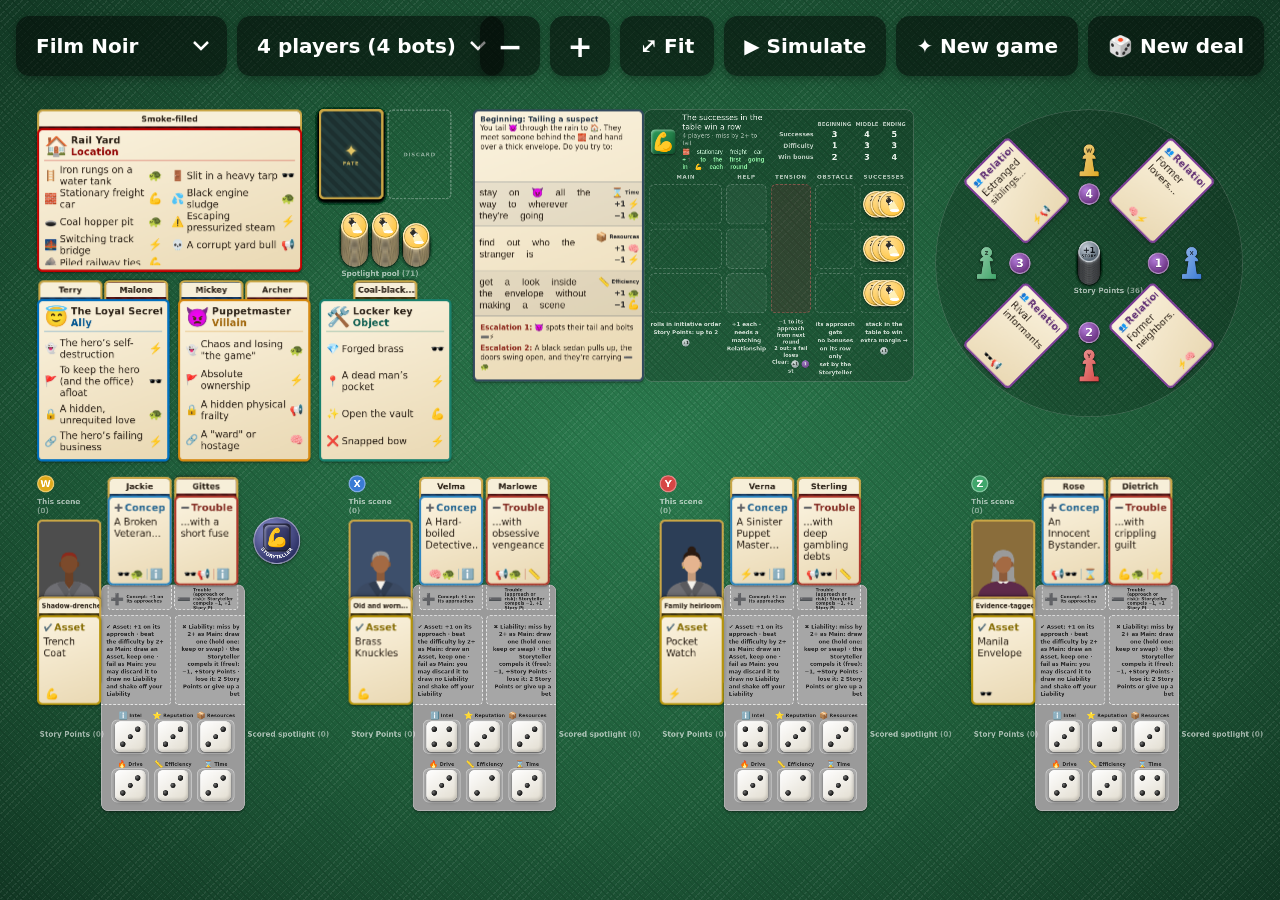
==== index.html @ 0ab01e9b "Three acts, rising stacks, 2 Assets / 2 Liabilities, buy-back, and showing a roll's cards - The game" ====
<!doctype html>
<html lang="en">
<head>
  <meta charset="utf-8">
  <meta name="viewport" content="width=device-width, initial-scale=1, maximum-scale=1, user-scalable=no">
  <title>Card RPG – Playtest Table</title>
  <link rel="stylesheet" href="style.css">
</head>
<body>
  <div id="table"><div id="world"></div></div>

  <div id="theme-hud">
    <select id="theme-select" aria-label="Card set"></select>
    <select id="players-select" aria-label="Number of players"></select>
  </div>

  <div id="hud">
    <button id="zoom-out-btn" type="button" aria-label="Zoom out">−</button>
    <button id="zoom-in-btn" type="button" aria-label="Zoom in">+</button>
    <button id="fit-btn" type="button">⤢ Fit</button>
    <button id="sim-btn" type="button">▶ Simulate</button>
    <button id="new-game-btn" type="button">✦ New game</button>
    <button id="reset-btn" type="button">🎲 New deal</button>
  </div>

  <div id="sim-panel" hidden>
    <div class="sim-head">
      <span>Gameplay simulator</span>
      <button id="sim-close" type="button" aria-label="Close simulator">✕</button>
    </div>
    <!-- Buttons stay put at the top while the step text below changes length. -->
    <div class="sim-buttons">
      <button id="sim-step" type="button">Step ▶</button>
      <button id="sim-auto" type="button">Auto ⏵</button>
      <button id="sim-restart" type="button">↺ New game</button>
    </div>
    <div class="sim-current">
      <div class="sim-title"></div>
      <div class="sim-text"></div>
    </div>
    <details class="sim-rules"><summary>Rules used</summary><ol></ol></details>
    <ol class="sim-log"></ol>
  </div>

  <div id="menu-backdrop" hidden></div>
  <div id="die-menu" hidden>
    <button class="roll-btn" type="button">🎲 Roll</button>
    <div class="menu-label">or set face</div>
    <div class="faces"></div>
  </div>

  <script src="data.js"></script>
  <script src="noir-situations.js"></script>
  <script src="noir-locations.js"></script>
  <script src="noir-banes.js"></script>
  <script src="space-opera.js"></script>
  <script src="table.js"></script>
  <script src="portraits.js"></script>
  <script src="rules.js"></script>
  <script src="deal.js"></script>
  <script src="sim.js"></script>
</body>
</html>
---- style.css ----
:root {
  --shadow-rest: 0 2px 3px rgba(0, 0, 0, 0.35), 0 4px 10px rgba(0, 0, 0, 0.2);
  --shadow-held: 0 26px 34px rgba(0, 0, 0, 0.45), 0 12px 14px rgba(0, 0, 0, 0.3);
  --lift-ease: cubic-bezier(0.2, 0.8, 0.3, 1.35);
  --cream: #f7efd9;
  --ink: #2a2016;
  --emoji: "Segoe UI Emoji", "Apple Color Emoji", "Noto Color Emoji", sans-serif;
}

* { box-sizing: border-box; }
[hidden] { display: none !important; }

html, body {
  margin: 0;
  height: 100%;
  overflow: hidden;
  background: #123824;
  font-family: "Segoe UI", system-ui, sans-serif;
  /* We handle every gesture ourselves: no scrolling, zooming, text selection or callouts. */
  touch-action: none;
  user-select: none;
  -webkit-user-select: none;
  -webkit-touch-callout: none;
}

/* ---------- Table + world ---------- */

#table {
  position: fixed;
  inset: 0;
  overflow: hidden;
  background: radial-gradient(ellipse at center, #2b7b4e 0%, #1f5d3a 55%, #123824 100%);
}

#table::before {
  /* faint felt texture */
  content: "";
  position: absolute;
  inset: 0;
  pointer-events: none;
  opacity: 0.07;
  background-image:
    repeating-linear-gradient(45deg, #000 0 1px, transparent 1px 4px),
    repeating-linear-gradient(-45deg, #fff 0 1px, transparent 1px 5px);
}

#world {
  position: absolute;
  left: 0;
  top: 0;
  transform-origin: 0 0;
  will-change: transform;
}

.static { position: absolute; z-index: 1; }

.section-label {
  font-size: 22px;
  font-weight: 700;
  letter-spacing: 0.14em;
  text-transform: uppercase;
  color: rgba(255, 255, 255, 0.55);
  white-space: nowrap;
}

.pair-label {
  font-size: 17px;
  font-weight: 700;
  color: rgba(255, 255, 255, 0.6);
  white-space: nowrap;
}

.player-badge {
  width: 40px;
  height: 40px;
  border-radius: 50%;
  display: grid;
  place-items: center;
  font-size: 22px;
  font-weight: 800;
  color: #fff;
  background: var(--player);
  box-shadow: inset 0 0 0 3px rgba(255, 255, 255, 0.35);
}

/* ---------- Generic piece ---------- */

.piece {
  position: absolute;
  left: 0;
  top: 0;
  will-change: transform;
  cursor: grab;
}

.piece.held { cursor: grabbing; }

/* Used only for programmatic moves/rotations; dragging must track the finger exactly. */
.piece.animating { transition: transform 450ms cubic-bezier(0.3, 0.8, 0.3, 1); }

/* .lift is the visual body; it scales/tilts/shadows independently of the position transform. */
.lift {
  position: relative;
  width: 100%;
  height: 100%;
  box-shadow: var(--shadow-rest);
  transition: transform 170ms var(--lift-ease), box-shadow 170ms ease, filter 170ms ease;
}

.piece.held .lift {
  transform: translateY(-8px) scale(1.1) rotate(var(--tilt, 0deg));
  box-shadow: var(--shadow-held);
}

@media (hover: hover) {
  .piece:not(.held):hover .lift { transform: scale(1.03); }
}

.piece.dealing .lift { animation: deal-in 380ms var(--deal-delay, 0ms) both cubic-bezier(0.2, 0.8, 0.3, 1.2); }

@keyframes deal-in {
  from { opacity: 0; transform: translateY(-30px) scale(0.85); }
}

.pulse .lift { animation: pulse 260ms ease; }

@keyframes pulse {
  50% { transform: scale(1.12); }
}

/* ---------- Cards ---------- */

.card .lift {
  border-radius: 12px;
  perspective: 1100px;
}

.card-inner {
  position: relative;
  width: 100%;
  height: 100%;
  transform-style: preserve-3d;
  transition: transform 380ms cubic-bezier(0.3, 0.7, 0.3, 1);
}

.card.face-down .card-inner { transform: rotateY(180deg); }

.card-face {
  position: absolute;
  inset: 0;
  border-radius: 12px;
  overflow: hidden;
  backface-visibility: hidden;
  -webkit-backface-visibility: hidden;
}

.card-front {
  display: flex;
  flex-direction: column;
  padding: 10px;
  gap: 8px;
  color: var(--ink);
  background: linear-gradient(160deg, #fbf3df, #ead9b4);
  border: 5px solid var(--accent);
}

.card-back {
  transform: rotateY(180deg);
  display: flex;
  flex-direction: column;
  border: 5px solid #c9a646;
  background:
    repeating-linear-gradient(45deg, rgba(0, 0, 0, 0.18) 0 10px, transparent 10px 20px),
    var(--back);
}

.back-emblem {
  flex: 1;
  display: flex;
  flex-direction: column;
  align-items: center;
  justify-content: center;
  gap: 2px;
  color: #e3c565;
}

.back-emblem span { font-size: 40px; line-height: 1; text-shadow: 0 0 10px rgba(227, 197, 101, 0.6); }
.back-emblem small { font-size: 12px; font-weight: 700; letter-spacing: 0.14em; text-transform: uppercase; opacity: 0.85; }

/* A name at each end of a card back; whichever end is up reads upright. */
.name-end {
  flex: none;
  height: 34px;
  display: grid;
  place-items: center;
  padding: 0 6px;
  background: var(--cream);
  color: var(--ink);
  font-size: 19px;
  font-weight: 800;
  white-space: nowrap;
  overflow: hidden;
  text-overflow: ellipsis;
}

/* Relationship card backs: a character portrait with its trope underneath. */
.portrait {
  flex: 1;
  min-height: 0;
  display: flex;
  justify-content: center;
}

.portrait svg { display: block; width: 100%; height: 100%; }

/* Card-back label along the bottom edge, in the same style as the other backs. When the
   card is used as a portrait, this strip is what slides under the Asset's name card. */
.back-strip {
  flex: none;
  height: 22px;
  display: grid;
  place-items: center;
  background: var(--back);
  color: #e3c565;
  font-size: 11px;
  font-weight: 700;
  letter-spacing: 0.14em;
  text-transform: uppercase;
}

.name-end.long { font-size: 15px; letter-spacing: -0.01em; }
.name-end.upside-down { transform: rotate(180deg); }

.kind-label {
  font-size: 11px;
  font-weight: 800;
  letter-spacing: 0.12em;
  text-transform: uppercase;
  color: color-mix(in srgb, var(--accent) 75%, #000);
}

/* Per-kind colours: front accent + back colour. */
.kind-concept      { --accent: #2e86c1; --back: #1d3f66; }
.kind-trouble      { --accent: #b03a2e; --back: #5a1a1a; }
.kind-boon         { --accent: #b7950b; --back: #4d4013; }
.kind-bane         { --accent: #4a4e57; --back: #1e2026; }
.kind-relationship { --accent: #7d3c98; --back: #3b1d4a; }
.kind-macguffin    { --accent: #17806d; --back: #0f3d36; }
.kind-ally         { --accent: #0070c0; --back: #123a5c; }
.kind-villain      { --accent: #d68910; --back: #5a3a08; }
.kind-location     { --accent: #c00000; --back: #4a0f0f; }
.situation-card { --accent: #34495e; --back: #1c2530; }

/* PC cards (Concept / Trouble / Asset / Relationship): small squares */
.pc-card .card-front { padding: 8px 9px; gap: 4px; }

.pc-text {
  flex: 1;
  font-size: 16px;
  font-weight: 700;
  line-height: 1.15;
  overflow: hidden;
}

.approach-row {
  font-family: var(--emoji);
  font-size: 21px;
  line-height: 1;
  white-space: nowrap;
  display: flex;
  align-items: center;
  gap: 3px;
}

.approach-row .sign { font-size: 16px; margin-right: 1px; }

/* The resource a Concept/Trouble raises or lowers, set apart on the right. */
.approach-row .resource {
  margin-left: auto;
  padding-left: 4px;
  border-left: 2px solid color-mix(in srgb, var(--accent) 35%, transparent);
}

/* Element cards (MacGuffin / Ally / Villain / Location) */
.el-card .card-front { gap: 8px; padding: 10px 12px; }

.el-head {
  display: flex;
  align-items: center;
  gap: 6px;
  padding-bottom: 6px;
  border-bottom: 2px solid color-mix(in srgb, var(--accent) 50%, transparent);
}

.el-head .el-icon { font-size: 30px; }
.el-name { font-size: 22px; font-weight: 800; line-height: 1.1; }

.el-lines {
  list-style: none;
  margin: 0;
  padding: 0;
  flex: 1;
  min-height: 0;
  overflow: hidden;
  display: flex;
  flex-direction: column;
  justify-content: space-around;
  font-size: 20px; /* as large as the Situation card; shrinks to fit (fitElementCard) */
}

/* The Location's nine lines: two columns, filled top to bottom. */
.el-card.kind-location .el-lines {
  display: grid;
  grid-auto-flow: column;
  grid-template-rows: repeat(5, 1fr);
  column-gap: 22px;
}

.el-lines li {
  display: grid;
  grid-template-columns: 1.4em 1fr 1.5em;
  align-items: center;
  gap: 6px;
  font-size: 1em;
  line-height: 1.2;
}

/* Tap a line to invoke it (+1 once per situation); used lines are struck through. */
.el-lines li { position: relative; border-radius: 6px; }
.el-lines li.used { opacity: 0.4; text-decoration: line-through; }
.el-lines li.used::after {
  content: "✓";
  position: absolute;
  right: -2px;
  top: 50%;
  transform: translateY(-50%);
  font-weight: 900;
  color: #1f7a45;
  text-decoration: none;
}

.el-icon, .el-approach { font-family: var(--emoji); font-size: 1.1em; text-align: center; }
.el-approach { font-size: 1.2em; }

/* Situation: opening text, then a band per choice level with its Board row (its shape on the
   left, the text right-aligned toward the Board, on a subtly alternating background), then the
   escalations. Band heights are set in deal.js; long text shrinks to fit (fitSituationCard). */
.situation-card .card-front { padding: 0; gap: 0; }

.sit-intro {
  flex: none;
  box-sizing: border-box;
  padding: 8px 14px 6px;
  font-size: 20px;
  overflow: hidden;
}

.sit-intro .sit-text { font-size: 1em; }

.sit-choice {
  flex: none;
  display: flex;
  align-items: center;
  gap: 12px;
  box-sizing: border-box;
  padding: 6px 16px 6px 12px;
  font-size: 21px;
  line-height: 1.25;
  font-family: "Segoe UI", var(--emoji);
  overflow: hidden;
}
.sit-choice:nth-of-type(odd) { background: color-mix(in srgb, var(--accent) 8%, transparent); }
.sit-choice-text { flex: 1; text-align: right; }

/* A, B and C: triangle, square, circle (see rowShape), on the card and on the Board. */
.row-shape { flex: none; display: block; }
.row-shape polygon, .row-shape rect, .row-shape circle { fill: var(--accent, #34495e); }
.row-shape text { fill: #fff; font: 800 44px "Segoe UI", system-ui, sans-serif; }
.mat-letter .row-shape polygon, .mat-letter .row-shape rect, .mat-letter .row-shape circle { fill: rgba(255, 255, 255, 0.9); }
.mat-letter .row-shape text { fill: #1c2530; }

.sit-escs {
  flex: none;
  box-sizing: border-box;
  font-size: 17px;
  display: flex;
  flex-direction: column;
  justify-content: center;
  gap: 4px;
  padding: 6px 14px;
  border-top: 2px solid color-mix(in srgb, var(--accent) 35%, transparent);
  overflow: hidden;
}

.sit-name {
  font-size: 1.1em;
  font-weight: 800;
  color: color-mix(in srgb, var(--accent) 80%, #000);
}

.sit-text {
  line-height: 1.3;
  white-space: pre-line;
  overflow: hidden;
}

.sit-esc { font-size: 1em; line-height: 1.3; }

/* Who won it: a stamp in the winning row's band. */
.sit-choice.won { background: color-mix(in srgb, var(--c, #ffd25e) 10%, transparent); }

.sit-stamp {
  flex: none;
  padding: 6px 12px;
  border-radius: 999px;
  background: var(--c);
  color: #fff;
  font-size: 16px;
  font-weight: 800;
  white-space: nowrap;
  box-shadow: 0 2px 6px rgba(0, 0, 0, 0.25);
  transform: rotate(-4deg);
}

.sit-intro { position: relative; }

.sit-lost {
  position: absolute;
  right: 14px;
  top: 10px;
  padding: 4px 14px;
  border: 4px solid #b03a2e;
  border-radius: 8px;
  color: #b03a2e;
  font-size: 26px;
  font-weight: 900;
  letter-spacing: 0.15em;
  text-transform: uppercase;
  transform: rotate(-8deg);
  opacity: 0.85;
}

/* "Situation" title with a button per act played. */
.sit-header { display: flex; flex-direction: column; align-items: flex-start; gap: 8px; }
.act-tabs { display: flex; flex-wrap: wrap; gap: 8px; }

.act-tab {
  min-width: 96px;
  height: 48px;
  padding: 0 16px;
  border: 0;
  border-radius: 12px;
  font: 700 18px "Segoe UI", system-ui, sans-serif;
  white-space: nowrap;
  color: #fff;
  background: rgba(0, 0, 0, 0.35);
  box-shadow: inset 0 0 0 2px rgba(255, 255, 255, 0.2);
  cursor: pointer;
}

.act-tab.won::after { content: " ★"; color: #ffd25e; }
.act-tab.lost::after { content: " ✕"; color: #ff8a80; }
.act-tab.active { background: #ffd25e; color: #2a1c00; box-shadow: none; }
.act-tab.active.won::after { color: #2a1c00; }

.sit-esc b { color: #8e2b1f; }

/* ---------- Fate cards ---------- */

.fate-card { --accent: #3a3a3a; --back: #233b3b; }

.fate-card .card-front { padding: 0; }

/* Six cells (one per approach) separated by grey bars. */
.fate-grid {
  height: 100%;
  display: grid;
  grid-template: repeat(3, 1fr) / repeat(2, 1fr);
  gap: 6px;
  background: #8a8a8a;
}

.fate-cell {
  display: flex;
  flex-direction: column;
  align-items: center;
  justify-content: center;
  gap: 2px;
  background: var(--cream);
}

.fate-approach { font-family: var(--emoji); font-size: 28px; line-height: 1; }
.fate-value { font-size: 26px; font-weight: 800; line-height: 1; }
.fate-value.up { color: #1f7a45; }
.fate-value.down { color: #b03a2e; }

/* ---------- Snap zones ---------- */

.zone {
  display: grid;
  place-items: center;
  border-radius: 12px;
  border: 3px dashed rgba(255, 255, 255, 0.28);
  color: rgba(255, 255, 255, 0.45);
  font-size: 13px;
  font-weight: 700;
  letter-spacing: 0.12em;
  text-transform: uppercase;
  transition: background 120ms ease, border-color 120ms ease;
}

.zone.name-zone {
  border-radius: 12px 12px 0 0;
  border-bottom: 0;
  font-size: 11px;
}

/* The slot a dragged card will land in. */
.zone.hot {
  border: 3px solid #ffd25e;
  background: rgba(255, 210, 94, 0.22);
  color: #ffd25e;
}

.zone.name-zone.hot { border-bottom: 0; }

/* ---------- Relationship board ---------- */

.section-label.centered { transform: translateX(-50%); }

.rel-board {
  border-radius: 50%;
  background: rgba(0, 0, 0, 0.18);
  box-shadow: inset 0 0 0 2px rgba(255, 255, 255, 0.15);
}

.token.spotlight .lift {
  padding: 3px;
  border: 3px solid rgba(255, 255, 255, 0.55);
  box-shadow: var(--shadow-rest), inset 0 0 0 2px rgba(0, 0, 0, 0.25);
}

.token.spotlight.held .lift { box-shadow: var(--shadow-held), inset 0 0 0 2px rgba(0, 0, 0, 0.25); }
.token.spotlight svg { display: block; width: 100%; height: 100%; }

.token.initiative .lift {
  font-family: inherit;
  font-size: 26px;
  font-weight: 700;
  color: #fff;
  text-shadow: 0 1px 2px rgba(0, 0, 0, 0.35);
  border: 3px solid rgba(255, 255, 255, 0.35);
  background: radial-gradient(circle at 35% 30%, #b57edc, #6c3483 75%);
}

/* ---------- Dice ---------- */

.die-face {
  display: grid;
  grid-template: repeat(3, 1fr) / repeat(3, 1fr);
  padding: 13%;
  border-radius: 18%;
  background: linear-gradient(145deg, var(--die-hi), var(--die-lo));
  box-shadow: inset -3px -4px 6px rgba(0, 0, 0, 0.15), inset 3px 3px 5px rgba(255, 255, 255, 0.4);
}

.die .lift.die-face { box-shadow: var(--shadow-rest), inset -3px -4px 6px rgba(0, 0, 0, 0.15), inset 3px 3px 5px rgba(255, 255, 255, 0.4); }
.die.held .lift.die-face { box-shadow: var(--shadow-held), inset -3px -4px 6px rgba(0, 0, 0, 0.15), inset 3px 3px 5px rgba(255, 255, 255, 0.4); }

.pip {
  place-self: center;
  width: 72%;
  aspect-ratio: 1;
  border-radius: 50%;
  background: radial-gradient(circle at 35% 35%, color-mix(in srgb, var(--pip) 60%, #fff), var(--pip) 60%);
  visibility: hidden;
}

.pip.on { visibility: visible; }

.die-symbol {
  grid-area: 1 / 1 / -1 / -1;
  place-self: center;
  font-family: var(--emoji);
  font-size: 42px;
  line-height: 1;
}

.die-face { --die-hi: #ffffff; --die-lo: #e2ddd0; --pip: #1a1a1a; }
.die-approach { --die-hi: #fffaf0; --die-lo: #ddd3bd; }
.die-minus    { --die-hi: #8a2234; --die-lo: #45101b; }
.die-scene    { --die-hi: #2f9e5b; --die-lo: #145a33; } /* the Situation's Scene die (a bonus) */
.die-obstacle { --die-hi: #4b4f86; --die-lo: #23264d; } /* the Storyteller's Obstacle die (−1 on one row) */

.die.rolling .lift { animation: tumble 720ms cubic-bezier(0.25, 0.6, 0.35, 1); }

@keyframes tumble {
  0%   { transform: rotate(0deg) scale(1); }
  20%  { transform: translateY(-14px) rotate(-110deg) scale(1.18); box-shadow: var(--shadow-held); }
  50%  { transform: translateY(-8px) rotate(150deg) scale(1.12); box-shadow: var(--shadow-held); }
  80%  { transform: translateY(-2px) rotate(320deg) scale(1.04); }
  100% { transform: rotate(360deg) scale(1); }
}

/* ---------- Tokens ---------- */

.token .lift {
  border-radius: 50%;
  display: grid;
  place-items: center;
  font-family: var(--emoji);
  font-size: 26px;
  color: #fff;
  border: 4px solid rgba(255, 255, 255, 0.35);
  background: radial-gradient(circle at 35% 30%, color-mix(in srgb, var(--tok, #888) 55%, #fff), var(--tok, #888) 70%);
}

.token.success .lift { font-family: inherit; font-weight: 900; font-size: 26px; text-shadow: 0 1px 2px rgba(0, 0, 0, 0.4); }

/* ---------- Pawns (non-rectangular, so use drop-shadow instead of box-shadow) ---------- */

.pawn .lift {
  box-shadow: none;
  filter: drop-shadow(0 3px 3px rgba(0, 0, 0, 0.45));
}

.pawn.held .lift {
  box-shadow: none;
  filter: drop-shadow(0 22px 14px rgba(0, 0, 0, 0.45));
}

.pawn svg { display: block; width: 100%; height: 100%; }
.pawn text { font: 800 15px "Segoe UI", system-ui, sans-serif; fill: rgba(0, 0, 0, 0.65); }

/* ---------- Board mat ---------- */

.mat {
  display: grid;
  padding: 8px;
  border-radius: 18px;
  background: rgba(0, 0, 0, 0.2);
  box-shadow: inset 0 0 0 2px rgba(255, 255, 255, 0.18);
  color: #e9f1ea;
}

/* Banner: what wins a situation on the left, the per-act numbers table on the right. */
.mat-banner {
  grid-column: 1 / -1;
  display: flex;
  align-items: center;
  justify-content: space-between;
  gap: 12px;
  padding: 0 6px 0 12px;
}

.mat-goal { min-width: 0; font-size: 17px; line-height: 1.3; padding-left: 70px; /* room for the Scene die */ white-space: nowrap; }
/* What the Scene die is, under the goal: "🌉 switching track bridge  −1 to 🧠". */
.mat-scene { display: flex; gap: 6px; font-family: "Segoe UI", var(--emoji); font-size: 13px; color: #c9f2d6; }
.mat-scene-what { overflow: hidden; text-overflow: ellipsis; max-width: 150px; }
.mat-scene em { font-style: normal; font-weight: 800; color: #8ff0a4; }
.mat-scene:empty { display: none; }
.mat-goal b { color: #ffd25e; font-size: 24px; }
.mat-sub { font-size: 13px; opacity: 0.7; }

.mat-rules { border-collapse: collapse; font-size: 14px; line-height: 1.25; }
.mat-rules th, .mat-rules td { padding: 1px 8px; text-align: center; white-space: nowrap; }
.mat-rules tr > th:first-child { text-align: right; font-weight: 600; opacity: 0.75; }
.mat-rules tr:first-child th { font-size: 12px; letter-spacing: 0.06em; text-transform: uppercase; opacity: 0.75; }
.mat-rules td { font-weight: 800; font-size: 16px; }
.mat-rules small { font-weight: 600; font-size: 12px; opacity: 0.75; }
.mat-rules .now { background: rgba(255, 210, 94, 0.22); color: #ffd25e; opacity: 1; }

.mat-head {
  display: flex;
  flex-direction: column;
  align-items: center;
  justify-content: center;
  gap: 2px;
  text-align: center;
  font-size: 13px;
  font-weight: 700;
  letter-spacing: 0.1em;
  text-transform: uppercase;
  opacity: 0.75;
}

.mat-letter {
  display: flex;
  flex-direction: column;
  align-items: center;
  justify-content: center;
  gap: 4px;
  font-size: 30px;
  font-weight: 800;
  line-height: 1;
}

/* A character the Scene die favours: a green ring and a "+1" tag on their badge. */
.player-badge.scene-boost { box-shadow: inset 0 0 0 3px rgba(255, 255, 255, 0.35), 0 0 0 4px #2f9e5b; }
.player-badge.scene-boost::after {
  content: attr(data-scene);
  position: absolute;
  left: 44px;
  top: 6px;
  padding: 2px 7px;
  border-radius: 999px;
  background: #2f9e5b;
  color: #fff;
  font-size: 15px;
  font-weight: 800;
}

.mat-cell {
  position: relative;
  margin: 5px;
  display: grid;
  place-items: center;
  border-radius: 12px;
  border: 2px dashed rgba(255, 255, 255, 0.22);
}

.mat-cell.help { background: rgba(255, 255, 255, 0.04); }

/* One Minus box for all three rows: its dice hit every roll. */
.mat-cell.minus {
  grid-row: span 3;
  align-items: end;
  padding-bottom: 8px;
  border-color: rgba(255, 120, 120, 0.4);
  background: rgba(140, 20, 40, 0.18);
}



/* The Clear box under the Minus box: one pawn gives up its bet to remove a die. */
.mat-cell.clear {
  align-items: end;
  padding-bottom: 5px;
  border-color: rgba(255, 120, 120, 0.4);
}
.mat-cell.clear span {
  font-size: 11px;
  font-weight: 800;
  letter-spacing: 0.12em;
  text-transform: uppercase;
  color: rgba(255, 200, 200, 0.7);
}

.mat-cell.minus span {
  font-size: 12px;
  font-weight: 700;
  text-align: center;
  line-height: 1.2;
  color: rgba(255, 200, 200, 0.7);
}

/* Edge tokens: a steel +1. */
.token.edge .lift {
  border: 3px solid rgba(255, 255, 255, 0.5);
  background: radial-gradient(circle at 35% 30%, #c9d3dc, #5d6b78 70%);
}

.edge-face {
  display: flex;
  flex-direction: column;
  align-items: center;
  line-height: 1;
  color: #10161c;
  text-shadow: 0 1px 0 rgba(255, 255, 255, 0.4);
}

.edge-face b { font: 900 19px "Segoe UI", system-ui, sans-serif; }
.edge-face small { font: 800 8px "Segoe UI", system-ui, sans-serif; letter-spacing: 0.12em; text-transform: uppercase; }
.mat-cell.risk { font-family: var(--emoji); font-size: 40px; border-style: solid; }

/* ---------- Character sheet ---------- */

.sheet {
  display: grid;
  padding: 10px;
  border-radius: 16px;
  background: #9a9a9a;
  box-shadow: var(--shadow-rest), inset 0 0 0 2px rgba(255, 255, 255, 0.25);
}

.sheet-head {
  grid-column: span 2;
  display: flex;
  align-items: center;
  justify-content: center;
  gap: 6px;
}
.sheet-sign { font-family: var(--emoji); font-size: 26px; }
.sheet-note { font-size: 10.5px; font-weight: 700; line-height: 1.15; color: #2b2b2b; max-width: 104px; }
.sheet-foot {
  grid-column: 1 / -1;
  display: flex;
  flex-direction: column;
  justify-content: center;
  gap: 3px;
  padding: 0 6px;
  font-size: 10.5px;
  font-weight: 600;
  line-height: 1.2;
  color: #2b2b2b;
  border-top: 2px solid rgba(255, 255, 255, 0.35);
}
.sheet-foot b { font-weight: 800; }

.sheet-icon {
  display: grid;
  place-items: center;
  font-family: var(--emoji);
  font-size: 34px;
}

.sheet-box {
  margin: 6px;
  border-radius: 14px;
  background: rgba(255, 255, 255, 0.18);
  box-shadow: inset 0 0 0 2px rgba(255, 255, 255, 0.3);
}


/* Read-aloud situation: the card's text with the dealt cards' words filled in. */
.narration {
  padding: 14px 18px 16px;
  border-radius: 16px;
  background: var(--cream);
  color: var(--ink);
  box-shadow: var(--shadow-rest);
  font-family: "Segoe UI", var(--emoji);
  font-size: 18px;
  line-height: 1.4;
}

.narr-head {
  display: flex;
  align-items: center;
  justify-content: space-between;
  gap: 12px;
  margin-bottom: 6px;
}

.narr-title { font-size: 20px; font-weight: 800; color: #34495e; }

.narr-speak {
  flex: none;
  width: 52px;
  height: 52px;
  border: 0;
  border-radius: 12px;
  font-size: 26px;
  background: rgba(0, 0, 0, 0.08);
  cursor: pointer;
}

.narr-speak:active { background: rgba(0, 0, 0, 0.16); }

.narr-body p { margin: 0 0 8px; white-space: pre-line; }
.narr-body b { color: #7a1f14; }
.narr-esc { font-size: 16px; padding-top: 6px; border-top: 1px solid rgba(0, 0, 0, 0.12); }
.narr-esc span { font-weight: 800; color: #8e2b1f; }
.narr-scene { font-size: 16px; padding: 6px 10px; border-radius: 10px; background: rgba(31, 122, 69, 0.1); }
.narr-scene span { font-weight: 800; color: #1f7a45; }
.narr-result { font-size: 19px; padding-top: 8px; border-top: 2px solid rgba(0, 0, 0, 0.12); }

/* ---------- HUD ---------- */

#hud {
  position: fixed;
  top: 16px;
  right: 16px;
  z-index: 50000;
  display: flex;
  gap: 10px;
}

#hud button {
  min-width: 60px;
  min-height: 60px;
  padding: 0 20px;
  border: 0;
  border-radius: 14px;
  font: 600 20px "Segoe UI", system-ui, sans-serif;
  color: #fff;
  background: rgba(0, 0, 0, 0.5);
  box-shadow: 0 2px 8px rgba(0, 0, 0, 0.3);
  cursor: pointer;
}

#theme-hud {
  position: fixed;
  top: 16px;
  left: 16px;
  z-index: 50000;
  display: flex;
  gap: 10px;
}

#theme-select, #players-select {
  min-height: 60px;
  padding: 0 48px 0 20px;
  border: 0;
  border-radius: 14px;
  font: 600 20px "Segoe UI", system-ui, sans-serif;
  color: #fff;
  background: rgba(0, 0, 0, 0.5) url("data:image/svg+xml,%3Csvg xmlns='http://www.w3.org/2000/svg' width='16' height='10'%3E%3Cpath d='M1 1l7 7 7-7' stroke='white' stroke-width='2.5' fill='none'/%3E%3C/svg%3E") no-repeat right 18px center;
  box-shadow: 0 2px 8px rgba(0, 0, 0, 0.3);
  appearance: none;
  cursor: pointer;
}

#theme-select option, #players-select option { color: #111; background: #fff; }

/* On narrow screens the button bar drops below the pickers instead of overlapping them. */
@media (max-width: 1120px) {
  #hud { top: 88px; }
}

/* Space Opera plays on a deep-space table instead of green felt. */
body[data-theme="space"] #table {
  background: radial-gradient(ellipse at center, #2a3566 0%, #1a2048 55%, #0b0f26 100%);
}

#hud #zoom-in-btn, #hud #zoom-out-btn { padding: 0; font-size: 30px; }
#hud button:active { background: rgba(0, 0, 0, 0.7); transform: scale(0.97); }

/* ---------- Gameplay simulator panel ---------- */

/* A sidebar on the right; Fit leaves room for it so the board stays visible. */
#sim-panel {
  position: fixed;
  top: 92px;
  right: 16px;
  bottom: 16px;
  z-index: 60000;
  width: min(440px, calc(100vw - 32px));
  display: flex;
  flex-direction: column;
  border-radius: 18px;
  background: rgba(20, 24, 32, 0.96);
  color: #e8ecf2;
  box-shadow: 0 18px 40px rgba(0, 0, 0, 0.5);
  font-size: 16px;
  line-height: 1.4;
  overflow: hidden;
}

.sim-head {
  display: flex;
  align-items: center;
  justify-content: space-between;
  padding: 8px 8px 0 18px;
  font-size: 13px;
  font-weight: 700;
  letter-spacing: 0.12em;
  text-transform: uppercase;
  color: #9aa6b8;
}

.sim-current { padding: 6px 18px 4px; }
.sim-title { font-size: 21px; font-weight: 800; color: #ffd25e; }
.sim-text p, .sim-log p { margin: 6px 0; }
.sim-text ul { margin: 6px 0; padding-left: 20px; }

.sim-quote {
  padding: 8px 12px;
  border-radius: 10px;
  background: rgba(255, 255, 255, 0.07);
  font-style: italic;
}

.sim-quote b { color: #ffcf9a; font-style: normal; }
.sim-fate { font-size: 20px; font-family: "Segoe UI", var(--emoji); }
.sim-star { font-size: 20px; font-weight: 800; color: #ffd25e; }

.chip {
  display: inline-grid;
  place-items: center;
  width: 22px;
  height: 22px;
  border-radius: 50%;
  background: var(--c);
  color: #fff;
  font-size: 12px;
  font-weight: 800;
  vertical-align: 1px;
}

.sim-buttons {
  display: flex;
  gap: 10px;
  padding: 10px 18px;
}

.sim-buttons button, .sim-head button {
  min-height: 56px;
  border: 0;
  border-radius: 14px;
  font: 700 18px "Segoe UI", system-ui, sans-serif;
  color: #fff;
  background: rgba(255, 255, 255, 0.12);
  cursor: pointer;
}

.sim-head button { min-width: 48px; min-height: 48px; font-size: 20px; background: transparent; }
#sim-step { flex: 1; color: #2a1c00; background: linear-gradient(#ffd25e, #f0a919); font-size: 22px; }
#sim-step:disabled { opacity: 0.4; cursor: default; }
.sim-buttons button:active { transform: scale(0.97); }

.sim-rules { padding: 0 18px 6px; color: #b8c2d0; font-size: 14px; }
.sim-rules summary { cursor: pointer; font-weight: 700; padding: 4px 0; }
.sim-rules ol { margin: 4px 0; padding-left: 20px; }

.sim-log {
  list-style: none;
  margin: 0;
  padding: 0 18px 14px;
  overflow-y: auto;
  flex: 1;
  min-height: 0;
  font-size: 14px;
  color: #aeb8c6;
  border-top: 1px solid rgba(255, 255, 255, 0.08);
}

.sim-log li { padding: 8px 0; border-bottom: 1px solid rgba(255, 255, 255, 0.06); }
.sim-log-title { font-weight: 800; color: #d6dce6; }

/* A resource at 0: the die stays on its box but fades out. */
.die.depleted .lift { opacity: 0.3; }

/* ---------- Die menu ---------- */

#menu-backdrop {
  position: fixed;
  inset: 0;
  z-index: 100000;
  background: rgba(0, 0, 0, 0.15);
}

#die-menu {
  position: fixed;
  left: 0;
  top: 0;
  z-index: 100001;
  display: flex;
  flex-direction: column;
  gap: 12px;
  padding: 16px;
  border-radius: 22px;
  background: rgba(22, 26, 34, 0.96);
  box-shadow: 0 18px 40px rgba(0, 0, 0, 0.5);
  animation: menu-pop 160ms cubic-bezier(0.2, 0.8, 0.3, 1.3);
}

@keyframes menu-pop {
  from { opacity: 0; transform: scale(0.85); }
}

#die-menu button {
  border: 0;
  cursor: pointer;
  -webkit-tap-highlight-color: transparent;
}

#die-menu .roll-btn {
  height: 80px;
  border-radius: 16px;
  font: 700 28px "Segoe UI", system-ui, sans-serif;
  color: #2a1c00;
  background: linear-gradient(#ffd25e, #f0a919);
}

#die-menu .roll-btn:active { transform: scale(0.97); filter: brightness(0.92); }

.menu-label {
  color: #aab3c2;
  font-size: 15px;
  text-align: center;
  text-transform: uppercase;
  letter-spacing: 0.1em;
}

#die-menu .faces {
  display: grid;
  grid-template-columns: repeat(3, 84px);
  gap: 12px;
}

#die-menu .face-btn {
  width: 84px;
  height: 84px;
  padding: 8px;
  border-radius: 16px;
  background: rgba(255, 255, 255, 0.08);
}

#die-menu .face-btn:active { transform: scale(0.94); }

#die-menu .face-btn.current {
  background: rgba(255, 210, 94, 0.25);
  box-shadow: inset 0 0 0 4px #ffd25e;
}

#die-menu .face-btn .die-face {
  width: 100%;
  height: 100%;
  pointer-events: none;
}

#die-menu .face-btn .die-symbol { font-size: 36px; }

/* How many tokens a pile holds, after its label: "Edge (3)". */
.pile-count { font-weight: 600; opacity: 0.75; }

/* Asset art: a small line drawing between the name and the approach row. */
/* The name keeps its full size; the art shrinks to fit (a two-line name leaves ~30px). */
.pc-text:has(+ .pc-art) { flex: none; }
.pc-art {
  flex: 1 1 0;
  min-height: 26px;
  max-height: 44px;
  width: 100%;
  align-self: center;
  fill: none;
  stroke: color-mix(in srgb, var(--accent) 80%, #000);
  stroke-width: 2.5;
  stroke-linecap: round;
  stroke-linejoin: round;
}
.pc-art .art-thin { stroke-width: 1.5; }
.pc-art .art-fill { fill: color-mix(in srgb, var(--accent) 45%, #fff); }
.pc-art .art-dark { fill: color-mix(in srgb, var(--accent) 60%, #000); }
.pc-art .art-thick { stroke-width: 5; }
.pc-art .art-glow { stroke: color-mix(in srgb, var(--accent) 35%, #fff); stroke-width: 8; }

/* The label beside a player's spotlight stack: name and count on two lines. */
.stack-label { width: 78px; white-space: normal; line-height: 1.25; }
.stack-label .pile-count { display: block; }

/* Initiative token: the turn-order number, or flipped to OUT for a player losing their turn. */
.token.initiative .init-out { display: none; font-size: 15px; font-weight: 800; letter-spacing: 0.06em; }
.token.initiative.is-out .init-num { display: none; }
.token.initiative.is-out .init-out { display: block; }
.token.initiative.is-out .lift { background: radial-gradient(circle at 35% 30%, #f1948a, #b03a2e 75%); color: #fff; }
.token.initiative.flipping .lift { animation: token-flip 0.45s ease; }
@keyframes token-flip { 0% { transform: scaleX(1); } 50% { transform: scaleX(0); } 100% { transform: scaleX(1); } }


/* A helper's safe spotlight token on the board: it scores even if the situation is lost. */
.token.spotlight.help-token .lift { box-shadow: var(--shadow-rest), 0 0 0 4px #fff, 0 0 0 7px rgba(0, 0, 0, 0.35); }

/* Your choices in the Simulate panel when it's your turn. */
.sim-choices { display: flex; flex-direction: column; gap: 8px; margin: 10px 0 4px; }
.sim-choice {
  display: flex; flex-direction: column; align-items: flex-start; gap: 2px;
  padding: 10px 14px; border: 0; border-radius: 12px; cursor: pointer; text-align: left;
  font: 700 17px "Segoe UI", system-ui, sans-serif; color: #2a1c00; background: #ffd25e;
}
.sim-choice:hover { background: #ffe08a; }
.sim-choice small { font-weight: 500; font-size: 13px; color: #5a4a20; }
.sim-chose { color: #ffd25e; }

/* A Minus die that went in this round: it only counts from the next round. */
.die.die-minus.fresh .lift { opacity: 0.55; }

/* Rule reminders inside the Board's boxes. */
.cell-note {
  position: absolute;
  left: 2px;
  right: 2px;
  text-align: center;
  font-family: "Segoe UI", system-ui, sans-serif;
  font-size: 10.5px;
  font-weight: 700;
  line-height: 1.15;
  color: rgba(255, 255, 255, 0.55);
  pointer-events: none;
}
.cell-note.bottom { bottom: 3px; }
.cell-note.top { top: 3px; }
.mat-cell.minus span { font-size: 11px; }

/* Tiny drawings of the table's tokens, for the notes. */
.mini-tok {
  display: inline-grid;
  place-items: center;
  width: 17px;
  height: 17px;
  margin: 0 1px;
  border-radius: 50%;
  font-size: 9px;
  font-weight: 900;
  color: #222;
  vertical-align: -4px;
  box-shadow: 0 1px 2px rgba(0, 0, 0, 0.4);
}
.mini-tok.edge { background: radial-gradient(circle at 35% 30%, #f2f4f5, #8d99a1); }
.mini-tok.init { background: radial-gradient(circle at 35% 30%, #b57edc, #6c3483); color: #fff !important; }
.mini-tok.spot { background: radial-gradient(circle at 35% 30%, #ffe9a6, #c99a1c); }
.mat-cell.clear .cell-note.top { top: 6px; font-size: 13px; color: rgba(255, 220, 220, 0.85); }
.mat-cell.clear .cell-note.top .mini-tok { width: 26px; height: 26px; font-size: 12px; vertical-align: -8px; }
.mat-cell.clear .cell-note.bottom { color: rgba(255, 200, 200, 0.75); }
.mat-cell .cell-note .mini-tok { color: #222; font-size: 9px; font-weight: 900; letter-spacing: 0; text-transform: none; }
.mat-cell.clear .cell-note.top .mini-tok { font-size: 12px; }

/* An initiative token riding with its Main pawn on the Board: smaller, in the box's corner. */
.token.initiative.on-board .lift { transform: scale(0.7); }
.cell-note.main-note { font-size: 9.5px; white-space: nowrap; }

/* How a character card is used, just above its approach row. */
.pc-hint {
  flex: none;
  font-size: 10px;
  font-weight: 700;
  line-height: 1.1;
  color: color-mix(in srgb, var(--accent) 70%, #000);
  opacity: 0.85;
}
.pc-text.long { font-size: 14.5px; }

/* A column's rule reminder, under its title on the Board. */
.mat-foot {
  padding: 6px 2px 0;
  text-align: center;
  font-size: 10px;
  font-weight: 700;
  line-height: 1.2;
  opacity: 0.85;
}
.mat-foot .mini-tok { width: 15px; height: 15px; font-size: 8px; vertical-align: -3px; color: #222; }
.mat-foot .mini-tok.init { color: #fff; }
.mat-head .head-note {
  font-size: 9.5px;
  font-weight: 700;
  letter-spacing: 0;
  text-transform: none;
  line-height: 1.15;
  opacity: 0.85;
}
.mat-head .mini-tok { width: 15px; height: 15px; font-size: 8px; vertical-align: -3px; color: #222; }

/* The resource's name under its icon on the character sheet. */
.sheet-icon { grid-auto-flow: row; align-content: center; gap: 2px; }
.sheet-res-name { font-family: "Segoe UI", system-ui, sans-serif; font-size: 10px; font-weight: 800; color: #2b2b2b; letter-spacing: 0.02em; }

/* A Risk box: the resource ("Lost Time") and the approaches that guard (✔) or squander (✖) it. */
.mat-cell.risk .risk-body { display: flex; flex-direction: column; align-items: center; gap: 3px; }
.mat-cell.risk .risk-name { font-family: "Segoe UI", system-ui, sans-serif; font-size: 13px; font-weight: 800; }
.mat-cell.risk .risk-vs { display: flex; gap: 10px; font-size: 18px; }
.mat-cell.risk .risk-good, .mat-cell.risk .risk-bad { font-family: var(--emoji); }
.mat-cell.risk .risk-good { color: #7ddc8f; }
.mat-cell.risk .risk-bad { color: #ff8a8a; }
.mat-cell.risk:has(.risk-name) .risk-icon { font-size: 30px; line-height: 1; }
/* ✓ / ✗ marks in plain text, so they keep their colours. */
.mat-cell.risk .risk-vs b, .mat-foot .mk-good, .mat-foot .mk-bad { font-family: "Segoe UI", system-ui, sans-serif; font-size: 13px; font-weight: 900; margin-right: 2px; vertical-align: 2px; }
.mat-foot .mk-good { color: #7ddc8f; }
.mat-foot .mk-bad { color: #ff8a8a; }

/* Relationship cards: larger text (they're short). */
.pc-card.kind-relationship .pc-text { font-size: 20px; line-height: 1.12; }

/* The Risk die: the resource in the middle; left, a green ✓ over the approach that guards it;
   right, a red ✗ over the one that squanders it. */
.die-risk { --die-hi: #fbf3df; --die-lo: #e3d2ad; }
.die-risk .die-symbol {
  display: flex;
  align-items: center;
  justify-content: center;
  gap: 3px;
  line-height: 1;
}
.die-risk .risk-face-icon { font-size: 30px; }
.die-risk .risk-face-side { display: flex; flex-direction: column; align-items: center; gap: 2px; font-size: 17px; }
.die-risk .risk-face-side b { font: 900 16px "Segoe UI", system-ui, sans-serif; }
.die-risk .risk-face-side b.good { color: #1f7a45; }
.die-risk .risk-face-side b.bad { color: #b03a2e; }
/* The Risk box is just big enough for its die. */
.mat-cell.risk { margin: 6px; border-style: dashed; }

/* Situation card, index-card layout: the description over the escalations on the left, the
   three choices stacked on the right, each a section of its own. Sizes shrink to fit
   (fitSituationCard). */
.situation-card .card-front {
  display: grid;
  grid-template-columns: 1fr 350px; /* SIT_CHOICES_W in deal.js */
  padding: 0;
  gap: 0;
}
.sit-left {
  display: flex;
  flex-direction: column;
  min-height: 0;
  overflow: hidden;
  font-size: 17px;
  border-right: 2px solid color-mix(in srgb, var(--accent) 35%, transparent);
}
.situation-card .sit-intro { flex: 1 1 auto; height: auto; padding: 8px 12px 6px; font-size: 1em; overflow: visible; }
.situation-card .sit-escs { flex: none; height: auto; margin-top: auto; padding: 6px 12px 8px; font-size: 0.85em; }
.sit-choices { display: flex; flex-direction: column; min-height: 0; }
.situation-card .sit-choice {
  position: relative;
  flex: 1 1 0;
  height: auto;
  min-height: 0;
  padding: 6px 10px;
  gap: 8px;
  font-size: 18px;
  line-height: 1.2;
  border-bottom: 2px solid color-mix(in srgb, var(--accent) 22%, transparent);
}
.situation-card .sit-choice:last-child { border-bottom: none; }
.situation-card .sit-choice-text { text-align: left; }
.situation-card .sit-stamp { position: absolute; right: 6px; bottom: 4px; padding: 3px 9px; font-size: 13px; }

/* Concept, Trouble, Asset and Liability: Fate-card sized, with larger text. */
.pc-card:is(.kind-concept, .kind-trouble, .kind-boon, .kind-bane) .card-front { padding: 10px 10px 9px; gap: 6px; }
.pc-card:is(.kind-concept, .kind-trouble, .kind-boon, .kind-bane) .kind-label { font-size: 13px; }
.pc-card:is(.kind-concept, .kind-trouble, .kind-boon, .kind-bane) .pc-text { font-size: 21px; line-height: 1.15; }
.pc-card:is(.kind-concept, .kind-trouble, .kind-boon, .kind-bane) .pc-text.long { font-size: 19px; }
.pc-card:is(.kind-concept, .kind-trouble, .kind-boon, .kind-bane) .approach-row { font-size: 25px; gap: 4px; }
.pc-card:is(.kind-concept, .kind-trouble, .kind-boon, .kind-bane) .approach-row .sign { font-size: 19px; }
.pc-text:has(+ .pc-art) { padding-bottom: 3px; } /* room for descenders above a Liability's drawing */

/* One text size, not bold, on every card's text: Concept, Trouble, Asset, Liability, Relationship,
   Situation and the Elements (long text may still shrink to fit its card). */
:root { --card-text: 17px; }
.pc-card .pc-text, .pc-card .pc-text.long,
.pc-card:is(.kind-concept, .kind-trouble, .kind-boon, .kind-bane, .kind-relationship) .pc-text,
.pc-card:is(.kind-concept, .kind-trouble, .kind-boon, .kind-bane) .pc-text.long { font-size: var(--card-text); font-weight: 400; line-height: 1.2; }
.el-lines { font-size: var(--card-text); }
.sit-left, .situation-card .sit-choice { font-size: var(--card-text); font-weight: 400; }
.situation-card .sit-escs { font-size: 1em; }
/* The card's sign (➕ ➖ ✔️ ✖️) sits beside its type, at the top. */
.kind-label { display: flex; align-items: center; gap: 5px; }
.kind-label .sign { font-family: var(--emoji); font-size: 1.35em; letter-spacing: 0; }

/* Everything on the cards 1.5x larger (long text still shrinks to fit its card). */
:root { --card-text: 25.5px; }
.el-head .el-icon { font-size: 45px; }
.situation-card .sit-stamp { font-size: 19.5px; }
.pc-card .kind-label { white-space: nowrap; overflow: hidden; letter-spacing: 0.06em; }
.el-name, .situation-card .sit-name { white-space: nowrap; overflow: hidden; min-width: 0; }
.el-head .el-name { flex: 1; }

/* Every card title is one size: the type at the top of character cards ("👥 Relationship"),
   the Element names and the Situation's name. Sized so the longest fits on one line. */
:root { --card-title: 15px; }
.pc-card .kind-label, .pc-card:is(.kind-concept, .kind-trouble, .kind-boon, .kind-bane) .kind-label,
.el-name, .situation-card .sit-name {
  font-size: var(--card-title);
  font-weight: 800;
  letter-spacing: 0.02em;
  line-height: 1.2;
}
/* Types in normal case ("Relationship", not "RELATIONSHIP") so the longest fits at this size. */
.pc-card .kind-label { text-transform: none; gap: 4px; }
.pc-card .kind-label .sign { font-size: 1.1em; }
/* The Situation's left side (description and escalations) is smaller, to fit. */
.sit-left { font-size: 18px; }

/* One text size on every card, never shrunk: body text, choices, escalations and titles. */
:root { --card-text: 15px; --card-title: 15px; }
.sit-left, .situation-card .sit-choice, .el-lines,
.pc-card .pc-text, .pc-card .pc-text.long,
.pc-card:is(.kind-concept, .kind-trouble, .kind-boon, .kind-bane, .kind-relationship) .pc-text,
.pc-card:is(.kind-concept, .kind-trouble, .kind-boon, .kind-bane) .pc-text.long { font-size: var(--card-text); }

/* An Element card's type ("Object", "Ally", "Villain", "Location") above its name. */
.el-type {
  font-size: var(--card-title);
  font-weight: 800;
  letter-spacing: 0.02em;
  line-height: 1.1;
  color: color-mix(in srgb, var(--accent) 75%, #000);
}
/* Card text (not emoji) 1.5x: 15px -> 22.5px. Card backs are unchanged. */
:root { --card-text: 22.5px; --card-title: 22.5px; }
/* Emoji keep their size when the text grows. */
.el-lines .el-icon { font-size: 16.5px; }
.el-lines .el-approach { font-size: 18px; }
.el-lines li { grid-template-columns: 24px 1fr 26px; }
.pc-card .kind-label .sign { font-size: 16.5px; }

/* Element header: the icon on the left, its name and (under it) its type to the right of it. */
.el-head .el-title { display: flex; flex-direction: column; min-width: 0; flex: 1; gap: 1px; }
.el-head .el-title .el-type, .el-head .el-title .el-name { display: block; }

/* Each choice is exactly a Board row tall (MAT_ROW in deal.js), centred in its column, so the
   choices line up with rows A, B and C beside them. */
.sit-choices { justify-content: center; }
.situation-card .sit-choice { flex: none; height: 104px; }

/* Risk die: ✓ + guarding approach in a row on top, the resource in the middle, ✗ + squandering
   approach in a row at the bottom. */
.die-risk .die-symbol { flex-direction: column; gap: 1px; }
.die-risk .risk-face-side { flex-direction: row; gap: 3px; font-size: 17px; }
.die-risk .risk-face-icon { font-size: 28px; }

/* The Situation card's left side (title, description, escalations) at 75% of the card text. */
.sit-left { font-size: calc(var(--card-text) * 0.75); }
.situation-card .sit-left .sit-name { font-size: calc(var(--card-title) * 0.75); }

/* The approach icons (and a Concept/Trouble's resource) centred along the bottom of the card. */
.pc-card .approach-row { justify-content: center; }
.pc-card .approach-row .resource { margin-left: 4px; }

/* Larger emoji on the Element cards' lines (the line icon and its approach). */
.el-lines .el-icon { font-size: 24px; }
.el-lines .el-approach { font-size: 26px; }
.el-lines li { grid-template-columns: 30px 1fr 32px; }

/* The act names (Beginning / Middle / Ending) are longer than "Act I": a tighter rules table. */
.mat-rules tr:first-child th { letter-spacing: 0.02em; font-size: 11px; }
.mat-rules th, .mat-rules td { padding: 1px 5px; }
.mat-goal { flex: 1; min-width: 0; padding-right: 10px; }

/* A choice's risk, where the Risk die used to be: the resource, ✓ guarding approach above it,
   ✗ squandering approach below. */
.sit-risk {
  flex: none;
  display: flex;
  flex-direction: column;
  align-items: center;
  gap: 1px;
  margin-left: auto;
  padding-left: 6px;
  border-left: 2px solid color-mix(in srgb, var(--accent) 22%, transparent);
  font-family: var(--emoji);
  line-height: 1;
}
.sit-risk-icon { font-size: 26px; }
.sit-risk-side { display: flex; align-items: center; gap: 2px; font-size: 15px; }
.sit-risk-side b { font: 900 14px "Segoe UI", system-ui, sans-serif; }
.sit-risk-side b.good { color: #1f7a45; }
.sit-risk-side b.bad { color: #b03a2e; }

/* Rules printed inside the Asset and Liability slots. */
.zone.rules-zone {
  place-items: start;
  padding: 10px 10px;
  text-transform: none;
  letter-spacing: 0;
  font-size: 12.5px;
  font-weight: 600;
  line-height: 1.25;
  text-align: left;
  color: rgba(255, 255, 255, 0.6);
}
.zone.rules-zone b { display: block; margin-bottom: 4px; font-size: 14px; font-weight: 800; letter-spacing: 0.04em; color: rgba(255, 255, 255, 0.75); }
.zone.rules-zone p { margin: 0 0 5px; }

/* The player board: a grey panel behind the character sheet, reaching left under the edges of
   the Asset and Liability, which sit off the board. Each tucks into a slot whose visible strip is
   marked ✔️ / ✖️. The sheet itself sits on the board, unframed. */
.player-board {
  border-radius: 16px;
  background: #9a9a9a;
  box-shadow: var(--shadow-rest), inset 0 0 0 2px rgba(255, 255, 255, 0.25);
}
.sheet { background: transparent; box-shadow: none; }
/* The ✔️ / ✖️ down the board's left edge that the Asset and Liability line up with. */
.player-board-mark { width: 34px; text-align: center; font-family: var(--emoji); font-size: 24px; line-height: 32px; }
/* The Asset and Liability slots have no outline (the board's marks line them up). */
.zone.hidden-zone { border-color: transparent; color: transparent; background: none; }
.zone.rules-zone { background: rgba(0, 0, 0, 0.35); border-color: rgba(255, 255, 255, 0.45); color: rgba(255, 255, 255, 0.8); }

/* Read aloud: a small button at the top right of each boxed bit of story. */
.sim-quote { position: relative; }
.sim-speak {
  float: right;
  margin: -2px -4px 4px 8px;
  padding: 4px 10px;
  border: 0;
  border-radius: 999px;
  font: 600 13px "Segoe UI", var(--emoji);
  font-style: normal;
  color: #2a1c00;
  background: #ffd25e;
  cursor: pointer;
}
.sim-speak:hover { background: #ffe08a; }

/* In a Main box the Scene die shows at 70% so it fits beside the pawn; a stake is stacked
   under the pawn, at 80% so the pawn's base still reads. */
.die.die-scene.in-box .lift { transform: scale(0.7); }
.token.spotlight.staked .lift { transform: scale(0.8); }

/* The Asset and Liability rules spread over the taller footer. */
.sheet-foot { justify-content: space-evenly; gap: 6px; line-height: 1.3; }

/* Where the cards go (see placeBox in deal.js): dashed boxes against the cards' edges, around
   the Concept and Trouble headers and the Asset and Liability marks. */
.place-box {
  box-sizing: border-box;
  display: flex;
  align-items: center;
  justify-content: center;
  border: 2px dashed rgba(255, 255, 255, 0.7);
  border-radius: 9px;
  background: rgba(255, 255, 255, 0.12);
  pointer-events: none;
}
.place-box .sheet-sign { font-size: 20px; }
.place-box.open-left { border-left: 0; border-top-left-radius: 0; border-bottom-left-radius: 0; }
.place-box.open-top { border-top: 0; border-top-left-radius: 0; border-top-right-radius: 0; }
.sheet-head { padding: 0 6px; }
.sheet-head .sheet-note { max-width: none; font-size: 10px; }

/* "This scene (0)" on one line, above the portrait instead of wrapping behind it. */
.pair-label.stack-label { white-space: nowrap; }
/* The Asset / Liability rules sit low in their (shorter) footer. */
.sheet-foot { justify-content: center; gap: 8px; padding-top: 6px; }
.sheet .sheet-box { margin: 0 6px; } /* as tall as its row: hugs the die */
.sheet-foot { padding-top: 0; }

/* The Situation card stands upright: the description on top, the three choices in the middle
   (each a Board row tall, level with the Board's rows), the Escalations at the bottom. The
   description and Escalations are smaller than the choices. */
.situation-card .card-front { display: flex; flex-direction: column; }
.situation-card .sit-intro, .situation-card .sit-escs {
  flex: 1 1 0;
  min-height: 0;
  overflow: hidden;
  font-size: calc(var(--card-text) * 0.75);
  font-weight: 400;
}
.situation-card .sit-intro { flex: none; height: 165px; box-sizing: border-box; padding: 8px 12px 6px; /* SIT_CARD.intro */ border-bottom: 2px solid color-mix(in srgb, var(--accent) 35%, transparent); }
.situation-card .sit-intro .sit-name { font-size: calc(var(--card-title) * 0.75); }
.situation-card .sit-escs { justify-content: center; margin-top: 0; padding: 6px 12px 8px; }
.situation-card .sit-choices { flex: none; height: calc(3 * 104px); } /* 3 x MAT_ROW in deal.js */
/* The Board is narrower without the slot: the banner's small print wraps beside the act table. */
.mat-goal .mat-sub, .mat-goal .mat-scene { white-space: normal; }

/* The Storyteller token, right of the Storyteller's Trouble card: a slot the Obstacle die rests
   in (its centre OBSTACLE_RIDE above the token's, in deal.js) and its name round the bottom. */
.token.storyteller .lift {
  position: relative;
  display: grid;
  place-items: center;
  box-sizing: border-box;
  border: 3px solid rgba(255, 255, 255, 0.4);
  background: radial-gradient(circle at 35% 30%, #8a8fd0, #2e3266 75%);
}
.token.storyteller .story-slot {
  width: 66px;
  height: 66px;
  transform: translateY(-7px);
  border-radius: 10px;
  background: rgba(0, 0, 0, 0.35);
  box-shadow: inset 0 3px 8px rgba(0, 0, 0, 0.6), inset 0 0 0 2px rgba(255, 255, 255, 0.1);
}
.token.storyteller .story-ring { position: absolute; inset: -3px; width: calc(100% + 6px); height: calc(100% + 6px); pointer-events: none; }
.token.storyteller .story-ring text { font: 800 11px "Segoe UI", system-ui, sans-serif; letter-spacing: 0.06em; fill: #fff; }

/* The Board is as tall as the Situation card: its banner and footer have room for larger,
   more spaced-out text that's easier to scan across the table. */
.mat-banner { align-items: center; }
.mat-goal { font-size: 20px; line-height: 1.35; }
.mat-goal b { font-size: 28px; }
.mat-goal .mat-sub { font-size: 15px; margin-top: 3px; }
.mat-goal .mat-scene { font-size: 15px; margin-top: 4px; }
.mat-rules { line-height: 1.45; }
.mat-rules th { font-size: 15px; }
.mat-rules td { font-size: 19px; }
.mat-rules tr:first-child th { font-size: 12px; }
.mat-rules th, .mat-rules td { padding: 1px 7px; }
.mat-foot { padding: 12px 6px 0; font-size: 13px; line-height: 1.45; }
.mat-foot .mini-tok { width: 18px; height: 18px; font-size: 9px; vertical-align: -4px; }
.mat-goal { white-space: normal; font-size: 18px; line-height: 1.3; }
.mat-goal b { font-size: 24px; }
.mat-goal .mat-sub, .mat-goal .mat-scene { font-size: 14px; }
.mat-foot.foot-minus { font-size: 12px; line-height: 1.3; padding-top: 8px; }
.mat-rules { line-height: 1.3; }
.mat-rules th, .mat-rules td { padding: 1px 5px; }
.mat-rules th { font-size: 14px; }
.mat-goal .mat-scene { flex-wrap: wrap; column-gap: 6px; row-gap: 0; }
.mat-goal .mat-scene-what { max-width: none; }
.mat-goal { line-height: 1.2; }
.mat-goal .mat-sub { margin-top: 2px; line-height: 1.25; }
.mat-goal .mat-scene { margin-top: 3px; line-height: 1.25; }

/* Three dice across: the Concept's note over the left column, the Trouble's over the right. */
.sheet-head-gap { grid-column: span 4; }
.place-box.open-right { border-right: 0; border-top-right-radius: 0; border-bottom-right-radius: 0; }
/* The footer: Asset rules in the bottom left corner, Liability rules in the bottom right,
   each beside the edge its card sits off. */
.sheet-foot { display: grid; grid-template-columns: 1fr 1fr; align-items: end; column-gap: 18px; padding: 0 6px 4px; }
.sheet-foot .foot-asset { text-align: left; }
.sheet-foot .foot-liability { text-align: right; }

/* The sheet in three narrow columns: the Concept's and Trouble's notes side by side under their
   cards, and each resource's small label (icon, then name) above its box. */
.sheet .sheet-heads { grid-column: 1 / -1; display: flex; justify-content: center; gap: 6px; }
.sheet .sheet-heads .sheet-head { flex: none; box-sizing: border-box; }
.sheet-cell { display: flex; flex-direction: column; min-height: 0; }
.sheet-label { flex: none; height: 20px; display: flex; align-items: center; justify-content: center; gap: 4px; }
.sheet-label .sheet-ico { font-family: var(--emoji); font-size: 17px; line-height: 1; }
.sheet-label .sheet-res-name { font-size: 11px; font-weight: 700; color: #2b2b2b; }
.sheet .sheet-cell .sheet-box { flex: 1; margin: 0 6px; }
.sheet-foot { column-gap: 12px; }

/* The Asset's and Liability's rules, in dashed boxes running in from the board's edges beside
   their cards: the Asset's left-aligned, the Liability's right-aligned (toward their cards). */
.place-box .card-rules { padding: 10px 14px; font-size: 11.5px; font-weight: 600; line-height: 1.35; color: #2b2b2b; text-align: left; }
.place-box .card-rules.liability { text-align: right; }
.place-box .card-rules b { font-weight: 800; }
.sheet .sheet-cards { grid-column: 1 / -1; } /* the Asset / Liability band spans the sheet */

/* The Asset's and Liability's rules fill their narrower, card-tall boxes. */
.place-box .card-rules { padding: 10px 12px; font-size: 12.5px; line-height: 1.4; }
.sheet .sheet-heads .sheet-note { line-height: 1.05; } /* three short lines fit the header */

/* A choice's risk as bonuses: +1 / −1 approaches on the left, the resource with what a failure
   costs on the right. */
.sit-risk.mod { flex-direction: row; align-items: center; gap: 8px; padding-left: 8px; }
.sit-risk.mod .sit-risk-mods { display: flex; flex-direction: column; gap: 6px; }
.sit-risk.mod .sit-risk-mods span { display: flex; align-items: center; gap: 4px; font-size: 22px; }
.sit-risk.mod .sit-risk-mods b { font: 800 17px "Segoe UI", system-ui, sans-serif; color: #2b2b2b; min-width: 20px; text-align: right; }
.sit-risk.mod .sit-risk-res { display: flex; flex-direction: column; align-items: center; gap: 4px; }
.sit-risk.mod .sit-risk-icon { font-size: 30px; }
.sit-risk.mod .sit-risk-loss { font: 700 11px "Segoe UI", system-ui, sans-serif; color: #2b2b2b; white-space: nowrap; }
/* Fixed-width columns, so the +1 / −1 approaches and the resource icons line up down the card;
   what a failure costs is "−1" over the resource's name, centred under its icon. */
.sit-risk.mod .sit-risk-mods { width: 52px; flex: none; }
.sit-risk.mod .sit-risk-res { width: 78px; flex: none; gap: 2px; }
.sit-risk.mod .sit-risk-loss { font-size: 12px; line-height: 1.15; text-align: center; white-space: normal; }
.sit-risk.mod { border-left: 0; } /* no divider beside the choice text */
.sit-risk.mod .sit-risk-fail { font-family: var(--emoji); font-size: 10px; margin-right: 3px; vertical-align: 1px; } /* a failed roll costs... */
.sit-risk.mod .sit-risk-fail { font-family: inherit; font-size: inherit; margin-right: 0; vertical-align: 0; } /* "Fail: −1" */
.sit-risk.mod { gap: 4px; padding-left: 4px; }
.sit-risk.mod .sit-risk-mods { width: 46px; }
.sit-risk.mod .sit-risk-res { width: 72px; }
.situation-card .sit-choice { padding-right: 6px; }

/* A choice's risk in one fixed-width column: the resource (icon and name), then +1 / −1 with the
   approaches; every emoji the same size, so the columns line up down the card. */
.sit-risk.mod.stack { flex: none; width: 104px; flex-direction: column; align-items: flex-start; gap: 4px; padding-left: 6px; border-left: 0; }
.sit-risk.mod.stack .sit-risk-line { display: flex; align-items: center; gap: 5px; line-height: 1; }
.sit-risk.mod.stack .sit-risk-emoji { font-family: var(--emoji); font-size: 22px; width: 26px; text-align: center; }
.sit-risk.mod.stack .sit-risk-line b { font: 800 17px "Segoe UI", system-ui, sans-serif; color: #2b2b2b; width: 22px; text-align: right; }
.sit-risk.mod.stack .sit-risk-name { font: 700 12px "Segoe UI", system-ui, sans-serif; color: #2b2b2b; white-space: nowrap; }
.sit-risk.mod.stack .sit-risk-line.res { margin-bottom: 2px; }
.sit-risk.mod.stack { width: 124px; }
.sit-risk.mod.stack { box-sizing: border-box; width: 132px; padding-left: 4px; gap: 3px; }
.sit-risk.mod.stack .sit-risk-line.res { margin-bottom: 1px; }
.sit-risk.mod.stack .sit-risk-line { line-height: 1.15; }
.sit-risk.mod.stack { gap: 1px; }
/* Right-aligned and only as wide as it needs: more room for the choice's text. */
.sit-risk.mod.stack { width: auto; align-items: flex-end; margin-left: auto; padding-left: 6px; }
.sit-risk.mod.stack .sit-risk-line { justify-content: flex-end; }
.sit-risk.mod.stack .sit-risk-line b { width: auto; }
.sit-risk.mod.stack { flex: none; }
.sit-risk.mod.stack .sit-risk-emoji { width: auto; min-width: 26px; }
.situation-card .sit-choice-text { min-width: 0; }

/* Spending on a roll: Story Points and the row's resource, chosen together. */
.spend-picker { display: flex; flex-direction: column; gap: 8px; }
.spend-row { display: flex; align-items: center; gap: 8px; }
.spend-label { flex: 1; font-weight: 700; }
.spend-btn { width: 32px; height: 32px; border-radius: 8px; border: 1px solid rgba(255, 255, 255, 0.3); background: rgba(255, 255, 255, 0.1); color: inherit; font: 800 18px "Segoe UI", system-ui, sans-serif; cursor: pointer; }
.spend-n { min-width: 22px; text-align: center; font-size: 18px; }
.spend-note { min-width: 92px; opacity: 0.75; }
.spend-result { padding: 4px 0; }

/* An Asset's approach in its bottom left corner, a Liability's in its bottom right: stacked cards
   peek out under one another, so every icon shows. */
.pc-card.kind-boon .approach-row { justify-content: flex-start; padding-left: 4px; }
.pc-card.kind-bane .approach-row { justify-content: flex-end; padding-right: 4px; }
.pc-card:is(.kind-boon, .kind-bane) .approach-row { margin-top: auto; } /* always at the bottom, where a stacked card peeks out */
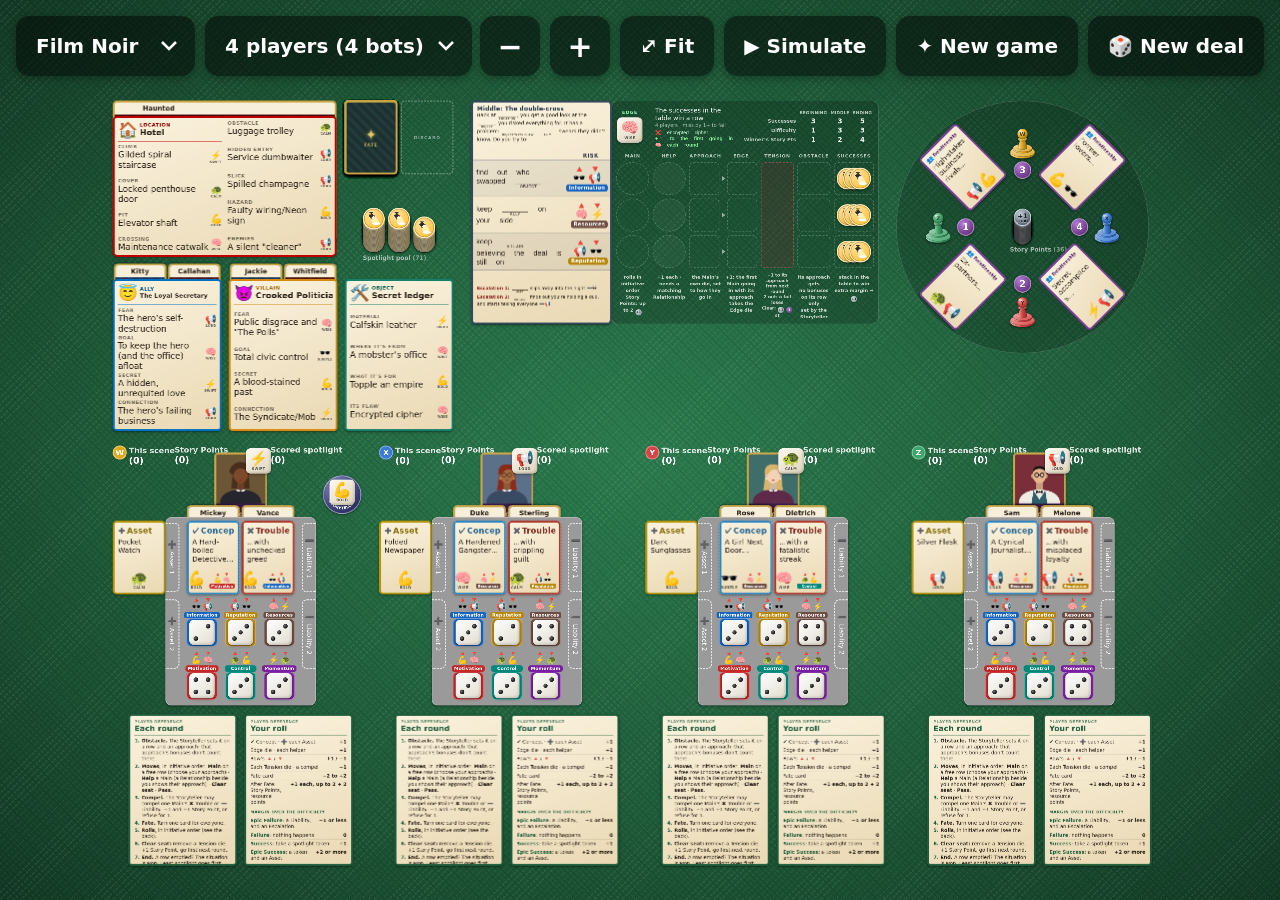
==== commit c39da439: "Star Wars set, player reference cards, smarter bot help, retune - Replace the Space Opera set with a" ====
--- a/index.html
+++ b/index.html
@@ -53,7 +53,7 @@
   <script src="noir-situations.js"></script>
   <script src="noir-locations.js"></script>
   <script src="noir-banes.js"></script>
-  <script src="space-opera.js"></script>
+  <script src="star-wars.js"></script>
   <script src="table.js"></script>
   <script src="portraits.js"></script>
   <script src="rules.js"></script>
--- a/style.css
+++ b/style.css
@@ -1115,26 +1115,6 @@
 /* How many tokens a pile holds, after its label: "Edge (3)". */
 .pile-count { font-weight: 600; opacity: 0.75; }
 
-/* Asset art: a small line drawing between the name and the approach row. */
-/* The name keeps its full size; the art shrinks to fit (a two-line name leaves ~30px). */
-.pc-text:has(+ .pc-art) { flex: none; }
-.pc-art {
-  flex: 1 1 0;
-  min-height: 26px;
-  max-height: 44px;
-  width: 100%;
-  align-self: center;
-  fill: none;
-  stroke: color-mix(in srgb, var(--accent) 80%, #000);
-  stroke-width: 2.5;
-  stroke-linecap: round;
-  stroke-linejoin: round;
-}
-.pc-art .art-thin { stroke-width: 1.5; }
-.pc-art .art-fill { fill: color-mix(in srgb, var(--accent) 45%, #fff); }
-.pc-art .art-dark { fill: color-mix(in srgb, var(--accent) 60%, #000); }
-.pc-art .art-thick { stroke-width: 5; }
-.pc-art .art-glow { stroke: color-mix(in srgb, var(--accent) 35%, #fff); stroke-width: 8; }
 
 /* The label beside a player's spotlight stack: name and count on two lines. */
 .stack-label { width: 78px; white-space: normal; line-height: 1.25; }
@@ -1322,7 +1302,6 @@
 .pc-card:is(.kind-concept, .kind-trouble, .kind-boon, .kind-bane) .pc-text.long { font-size: 19px; }
 .pc-card:is(.kind-concept, .kind-trouble, .kind-boon, .kind-bane) .approach-row { font-size: 25px; gap: 4px; }
 .pc-card:is(.kind-concept, .kind-trouble, .kind-boon, .kind-bane) .approach-row .sign { font-size: 19px; }
-.pc-text:has(+ .pc-art) { padding-bottom: 3px; } /* room for descenders above a Liability's drawing */
 
 /* One text size, not bold, on every card's text: Concept, Trouble, Asset, Liability, Relationship,
    Situation and the Elements (long text may still shrink to fit its card). */
@@ -1485,7 +1464,6 @@
 
 /* In a Main box the Scene die shows at 70% so it fits beside the pawn; a stake is stacked
    under the pawn, at 80% so the pawn's base still reads. */
-.die.die-scene.in-box .lift { transform: scale(0.7); }
 .token.spotlight.staked .lift { transform: scale(0.8); }
 
 /* The Asset and Liability rules spread over the taller footer. */
@@ -1665,8 +1643,152 @@
 .spend-note { min-width: 92px; opacity: 0.75; }
 .spend-result { padding: 4px 0; }
 
-/* An Asset's approach in its bottom left corner, a Liability's in its bottom right: stacked cards
-   peek out under one another, so every icon shows. */
-.pc-card.kind-boon .approach-row { justify-content: flex-start; padding-left: 4px; }
-.pc-card.kind-bane .approach-row { justify-content: flex-end; padding-right: 4px; }
-.pc-card:is(.kind-boon, .kind-bane) .approach-row { margin-top: auto; } /* always at the bottom, where a stacked card peeks out */
+/* An Asset's or Liability's approach: centred at the bottom of the card. */
+.pc-card:is(.kind-boon, .kind-bane) .approach-row { margin-top: auto; }
+
+/* A Location's place adjective, tucked above it, reads just above the card's name (not centred). */
+.el-card.kind-location .name-end { place-items: center start; padding-left: 80px; }
+
+/* A resource: 🔺 / 🔻 over the approaches that guard and squander it, its name underneath. */
+.res-badge { display: inline-flex; flex-direction: column; align-items: center; gap: 3px; }
+.res-grid { display: grid; grid-template-columns: auto auto; column-gap: 6px; row-gap: 2px; font-family: var(--emoji); line-height: 1; }
+.res-name { font-family: "Segoe UI", system-ui, sans-serif; font-weight: 700; color: #2b2b2b; line-height: 1.1; white-space: nowrap; }
+.sheet-label { height: 62px; align-items: flex-end; } /* SHEET_LABEL */
+.sheet-label .res-grid { font-size: 22px; }
+.sheet-label .res-name { font-size: 13px; }
+.sit-risk.mod.badge { display: flex; align-items: center; justify-content: flex-end; margin-left: auto; }
+.sit-risk.mod.badge .res-badge { align-items: center; } /* the block sits against the card's right edge; its name centred under the emoji */
+.sit-risk.mod.badge .res-grid { font-size: 30px; column-gap: 8px; }
+.sit-risk.mod.badge .res-name { font-size: 15px; }
+.res-grid { justify-items: center; align-items: end; }
+.res-grid .res-arrow { font-size: 0.85em; margin-bottom: -0.2em; }
+/* Each resource's name in a rounded box of its own colour. */
+.res-name { padding: 0.15em 0.5em; border-radius: 0.45em; background: var(--res); color: #fff !important; letter-spacing: 0.02em; }
+.res-0 { --res: #1565c0; } /* Intel: blue */
+.res-1 { --res: #b8860b; } /* Reputation: gold */
+.res-2 { --res: #6d4c41; } /* Resources: brown */
+.res-3 { --res: #c62828; } /* Drive: red */
+.res-4 { --res: #00897b; } /* Efficiency: teal */
+.res-5 { --res: #7b1fa2; } /* Time: purple */
+.sheet-label .res-badge { gap: 4px; }
+.sheet .sheet-cell .sheet-box.res-box { background: var(--res); box-shadow: inset 0 0 0 2px rgba(255, 255, 255, 0.35); } /* the die's box in its resource's colour */
+/* One approach per card now: every character card's icons are the same, larger size. */
+.pc-card:is(.kind-concept, .kind-trouble, .kind-boon, .kind-bane, .kind-relationship) .approach-row { font-size: 40px; gap: 6px; }
+.pc-card .approach-row .resource { padding-left: 6px; margin-left: 6px; }
+.res-name { box-sizing: border-box; min-width: 6.95em; text-align: center; } /* every resource name as wide as "Information" */
+/* A Concept's / Trouble's resource: its coloured name label beside the approach. */
+.pc-card .approach-row .resource { border-left: none; padding-left: 0; display: flex; align-items: center; }
+.pc-card .approach-row .resource .res-name { font-size: 11px; }
+/* "Risk" over the rows' resource column, at the bottom right of the Situation's opening text. */
+.situation-card .sit-risk-head { position: absolute; right: 6px; bottom: 2px; width: 6.4em; font-size: 15px; text-align: center; font-weight: 800; letter-spacing: 0.08em; text-transform: uppercase; color: color-mix(in srgb, var(--accent) 70%, #000); }
+
+/* A roll's bonuses and penalties, one per line, the value on the right. */
+.roll-parts { list-style: none; margin: 6px 0; padding: 0; }
+.roll-parts li { display: flex; justify-content: space-between; gap: 12px; padding: 3px 0; border-bottom: 1px solid rgba(255, 255, 255, 0.12); }
+.roll-parts li:last-child { border-bottom: none; }
+/* Every approach die looks the same (the Scene, Obstacle and Minus dice too): where it sits says what it does. */
+.die-minus, .die-scene, .die-obstacle { --die-hi: #fffaf0; --die-lo: #ddd3bd; }
+
+/* Main and Help: round spots for the pawns. */
+.mat-cell.round { border-radius: 50%; width: 94px; height: 94px; justify-self: center; align-self: center; margin: 0; }
+/* The Edge die's name over its home spot on the banner. */
+.edge-die-name { text-align: center; font-size: 13px; font-weight: 800; letter-spacing: 0.1em; text-transform: uppercase; color: #8ff0a4; }
+
+/* Element lines: a small label (FEAR, CROSSING...) over each line's text instead of an icon. */
+.el-card .el-lines li { grid-template-columns: 1fr auto; }
+.el-body { display: flex; flex-direction: column; min-width: 0; }
+.el-label { font-size: 0.55em; font-weight: 800; letter-spacing: 0.08em; text-transform: uppercase; line-height: 1.1; opacity: 0.6; }
+
+/* Mad-lib blanks on the Situation card: a line to fill in, with what goes there written small under it. */
+.madlib { display: inline-flex; flex-direction: column; align-items: center; vertical-align: top; margin: 0 2px; }
+.madlib-blank { display: block; min-width: 3.6em; height: 1.05em; border-bottom: 1.5px solid currentColor; opacity: 0.75; }
+.madlib-label { font-size: 0.55em; font-weight: 700; line-height: 1.1; letter-spacing: 0.04em; opacity: 0.7; white-space: nowrap; }
+.el-lines .el-text { font-size: 1.08em; } /* the lines a bit larger than the card text (the cards are taller now) */
+.situation-card .sit-intro .sit-text { font-size: 0.85em; } /* room for the mad-lib labels */
+.situation-card .sit-intro .sit-text { line-height: 1.22; }
+/* Element cards, tightened: less padding, closer lines. */
+.el-card .card-front { gap: 6px; padding: 8px 10px; }
+.el-card .el-lines li { gap: 4px; }
+.el-card.kind-location .el-lines { column-gap: 16px; }
+.el-card.kind-location .el-lines { grid-template-columns: 1fr 1fr; justify-content: stretch; align-content: space-between; } /* two columns filling the card edge to edge */
+/* With mad-lib blanks the choices and Escalations run longer: a touch smaller to fit. */
+.situation-card .sit-choice { font-size: calc(var(--card-text) * 0.92); }
+.situation-card .sit-escs { font-size: 0.8em; }
+.madlib-label { line-height: 1; }
+/* The Location: two columns over the whole card (the right one starts at the top, beside the title). */
+.el-card.kind-location .card-front { display: grid; grid-template-columns: 1fr 1fr; column-gap: 16px; }
+.loc-col { display: flex; flex-direction: column; gap: 6px; min-height: 0; }
+.el-card.kind-location .loc-col .el-lines { display: flex; flex-direction: column; justify-content: space-between; }
+.el-card .el-label { font-size: 0.62em; }
+/* Spillover fixes (2026-10-20): character card text a little smaller (the approach row is bigger
+   now), long words may break, Element titles may wrap to two lines, and the Relationship label fits. */
+.pc-card:is(.kind-concept, .kind-trouble, .kind-boon, .kind-bane, .kind-relationship) .pc-text { font-size: calc(var(--card-text) * 0.9); overflow-wrap: anywhere; }
+.pc-card:is(.kind-concept, .kind-trouble, .kind-boon, .kind-bane, .kind-relationship) .pc-text.long { font-size: calc(var(--card-text) * 0.76); }
+.el-card .el-name { line-height: 1.2; }
+.el-card .el-name.long { font-size: calc(var(--card-title) * 0.74); } /* a long title stays on one line */
+.pc-card.kind-relationship .kind-label { letter-spacing: 0; font-size: 0.8em; }
+/* An Element's type (LOCATION, ALLY...) small and uppercase above its name, like the line labels; the mad-lib labels uppercase too. */
+.el-head .el-title .el-type { font-size: calc(var(--card-text) * 0.62); font-weight: 800; letter-spacing: 0.08em; text-transform: uppercase; line-height: 1.1; }
+.madlib-label { text-transform: uppercase; }
+/* An approach's name, small and in capitals under its icon (cards and dice; not the resource badges). */
+.ap-icon { display: inline-flex; flex-direction: column; align-items: center; line-height: 1; }
+.ap-name { font-family: "Segoe UI", system-ui, sans-serif; font-size: 10px; font-weight: 800; letter-spacing: 0.06em; text-transform: uppercase; color: rgba(0, 0, 0, 0.6); margin-top: 2px; }
+.el-lines .el-approach .ap-name { font-size: 9px; }
+.die-symbol .ap-icon { gap: 1px; }
+.die-symbol .ap-name { font-size: 10px; margin-top: 3px; }
+/* A Concept's / Trouble's resource as on the sheet: 🔺 / 🔻 approaches over the name, clear of the card's edge. */
+.pc-card .approach-row .resource { margin-right: 12px; }
+.pc-card .approach-row .resource .res-badge { gap: 2px; }
+.pc-card .approach-row .resource .res-grid { font-size: 17px; column-gap: 4px; }
+.pc-card .approach-row .resource .res-name { font-size: 10px; }
+/* An arrow on each row from the Approach box to the Edge box. */
+.mat-cell.approach { margin-right: 11px; }
+.mat-cell.edge { margin-left: 11px; } /* room either side of the line */
+.mat-cell.edge::before { content: ""; position: absolute; left: -17px; top: 50%; transform: translateY(-50%); border-left: 10px solid rgba(255, 255, 255, 0.55); border-top: 7px solid transparent; border-bottom: 7px solid transparent; } /* ▶ from the Approach box to the Edge box */
+.mat-goal { padding-left: 104px; } /* clear of the Edge die (72px) at the banner's left end */
+/* How a roll lands: Epic Failure / Failure / Success / Epic Success. */
+.outcome.epic-failure { color: #ff6b6b; }
+.outcome.failure { color: #f2b24c; }
+.outcome.success { color: #7ee08a; }
+.outcome.epic-success { color: #ffd84d; }
+/* Bonuses cancelled by the Obstacle: crossed out. */
+s.cancelled, .roll-parts li.cancelled s { opacity: 0.6; }
+.roll-parts li.cancelled small { opacity: 0.7; margin-left: 4px; }
+.cancel-note { opacity: 0.75; font-size: 0.92em; }
+/* Resource labels in the story panel: inline with the text. */
+#sim-panel .res-name { min-width: 0; font-size: 0.85em; padding: 0.05em 0.45em; vertical-align: 0.05em; }
+/* The Concept's and Trouble's places on the player board: a dashed outline with the sign and name. */
+.zone.card-place { display: flex; flex-direction: column; align-items: center; justify-content: center; gap: 6px; border-color: rgba(255, 255, 255, 0.75); color: #fff; text-transform: none; letter-spacing: 0; }
+.zone.card-place .place-sign { font-family: var(--emoji); font-size: 30px; line-height: 1; }
+.zone.card-place .place-name { font-size: 24px; font-weight: 500; }
+/* The Asset / Liability places down the board's sides: a dashed strip, open on the card's side, with the sign and a vertical name. */
+.side-slot { box-sizing: border-box; display: flex; flex-direction: column; align-items: center; justify-content: center; gap: 8px; border: 3px dashed rgba(255, 255, 255, 0.75); color: #fff; pointer-events: none; }
+.side-slot.open-left { border-left: none; border-radius: 0 14px 14px 0; }
+.side-slot.open-right { border-right: none; border-radius: 14px 0 0 14px; }
+.side-slot .side-sign { font-family: var(--emoji); font-size: 22px; line-height: 1; }
+.side-slot .side-name { writing-mode: vertical-rl; font-size: 18px; font-weight: 500; white-space: nowrap; }
+.sheet .sheet-cell .sheet-box { width: 88px; margin: 0 auto; flex: 1 0 auto; } /* hugs its die; the columns space the dice out */
+/* The player area's counters (This scene, Scored spotlight, Story Points): big enough to read. */
+.pair-label.big-count { font-size: 22px; color: rgba(255, 255, 255, 0.85); line-height: 1.2; }
+.pair-label.big-count .pile-count { font-size: 26px; font-weight: 800; opacity: 1; color: #fff; }
+/* A Concept's / Trouble's name card sits under the player board: just its name shows above the board's edge. */
+.piece.tucked-name { z-index: 0 !important; }
+.zone.name-zone { z-index: 0; }
+/* A portrait card's back: a square picture over a big "Relationship" strip (tucked under the board). */
+.back-strip { height: 60px; font-size: 20px; font-weight: 500; letter-spacing: 0.02em; text-transform: none; color: #fff; }
+.zone.tucked-zone { z-index: 0; }
+
+/* The player reference card: both sides readable (cream), the round on one, a roll on the other. */
+.ref-card { --accent: #1f5c3a; }
+.ref-card .card-back { transform: rotateY(180deg); background: linear-gradient(160deg, #fbf3df, #ead9b4); border: 5px solid var(--accent); color: var(--ink); }
+.ref-card .card-face { display: flex; flex-direction: column; gap: 6px; padding: 11px 13px; font-size: 14px; line-height: 1.22; }
+.ref-title { font-size: 22px; font-weight: 800; color: var(--accent); border-bottom: 2px solid color-mix(in srgb, var(--accent) 40%, transparent); padding-bottom: 4px; }
+.ref-kind { display: block; font-size: 11px; font-weight: 800; letter-spacing: 0.08em; text-transform: uppercase; opacity: 0.7; }
+.ref-steps { margin: 0; padding-left: 20px; display: flex; flex-direction: column; gap: 4px; }
+.ref-steps li::marker { font-weight: 800; color: var(--accent); }
+.ref-list { list-style: none; margin: 0; padding: 0; }
+.ref-list li { display: flex; justify-content: space-between; gap: 8px; padding: 3px 0; border-bottom: 1px solid rgba(0, 0, 0, 0.1); }
+.ref-list li b { white-space: nowrap; }
+.ref-list li:last-child { border-bottom: none; }
+.ref-sub { margin-top: 4px; font-size: 11px; font-weight: 800; letter-spacing: 0.08em; text-transform: uppercase; color: var(--accent); }
+.ref-results li > span b { color: var(--accent); }
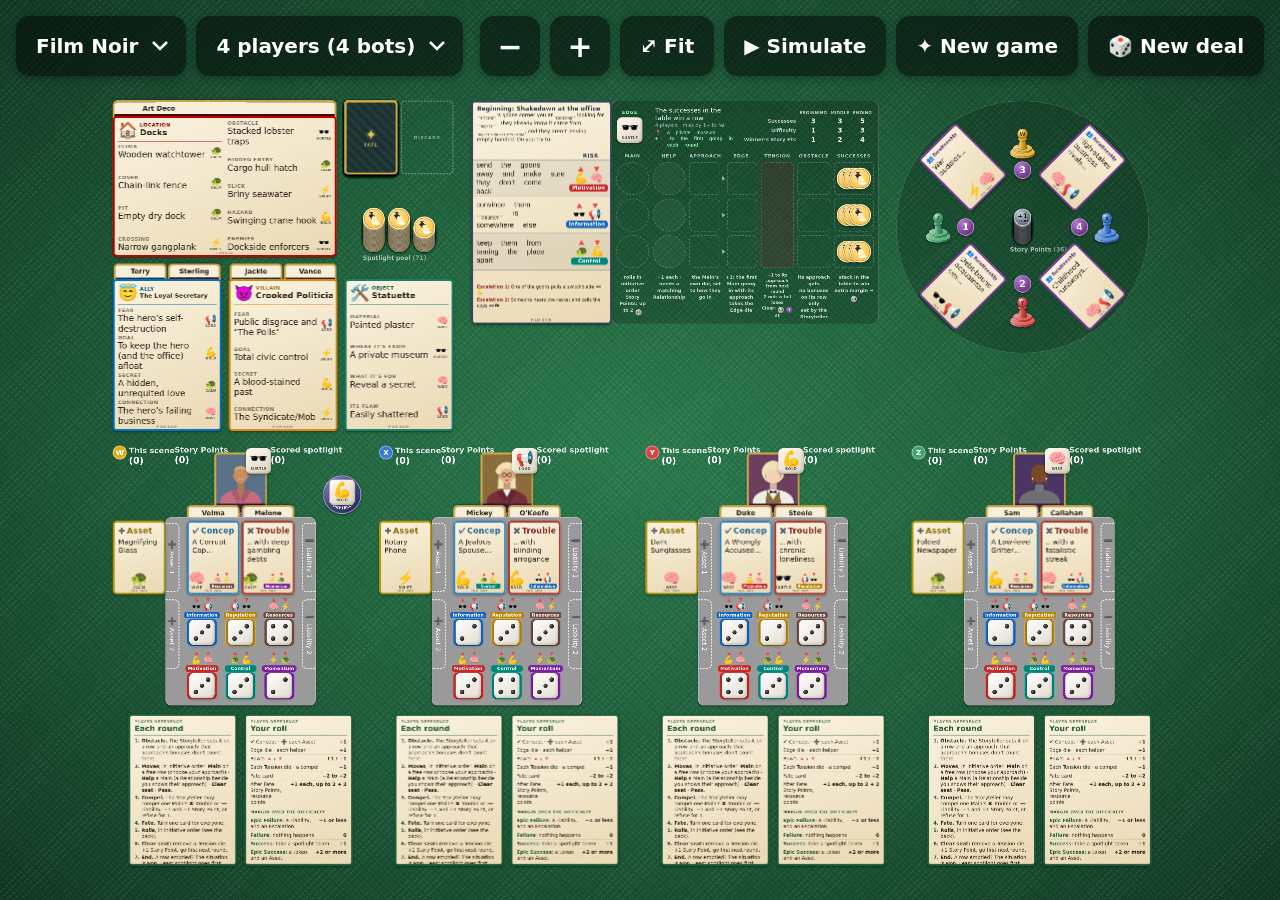
==== commit 9ca27e5c: "Lord of the Rings set, mash-up card sets, set names on cards, self-compel, camera follows the sim - " ====
--- a/index.html
+++ b/index.html
@@ -10,7 +10,10 @@
   <div id="table"><div id="world"></div></div>
 
   <div id="theme-hud">
-    <select id="theme-select" aria-label="Card set"></select>
+    <div id="set-picker">
+      <button id="set-btn" type="button" aria-haspopup="true" aria-label="Card sets">Film Noir</button>
+      <div id="set-menu" role="group" aria-label="Card sets" hidden></div>
+    </div>
     <select id="players-select" aria-label="Number of players"></select>
   </div>
 
@@ -54,6 +57,7 @@
   <script src="noir-locations.js"></script>
   <script src="noir-banes.js"></script>
   <script src="star-wars.js"></script>
+  <script src="lord-of-the-rings.js"></script>
   <script src="table.js"></script>
   <script src="portraits.js"></script>
   <script src="rules.js"></script>
--- a/style.css
+++ b/style.css
@@ -893,12 +893,12 @@
   position: fixed;
   top: 16px;
   left: 16px;
-  z-index: 50000;
+  z-index: 50001; /* above #hud, so the card set list opens over the buttons */
   display: flex;
   gap: 10px;
 }
 
-#theme-select, #players-select {
+#set-btn, #players-select {
   min-height: 60px;
   padding: 0 48px 0 20px;
   border: 0;
@@ -911,15 +911,45 @@
   cursor: pointer;
 }
 
-#theme-select option, #players-select option { color: #111; background: #fff; }
+#players-select option { color: #111; background: #fff; }
+
+/* The card sets: a button showing the sets in play, opening a list of checkboxes (one or more). */
+#set-picker { position: relative; }
+#set-btn { text-align: left; }
+#set-menu {
+  position: absolute;
+  top: calc(100% + 8px);
+  left: 0;
+  min-width: 100%;
+  padding: 8px;
+  border-radius: 14px;
+  background: rgba(0, 0, 0, 0.82);
+  box-shadow: 0 4px 16px rgba(0, 0, 0, 0.4);
+}
+#set-menu[hidden] { display: none; }
+.set-option {
+  display: flex;
+  align-items: center;
+  gap: 14px;
+  min-height: 56px;
+  padding: 0 14px;
+  border-radius: 10px;
+  font: 600 20px "Segoe UI", system-ui, sans-serif;
+  color: #fff;
+  white-space: nowrap;
+  cursor: pointer;
+}
+.set-option:hover { background: rgba(255, 255, 255, 0.12); }
+.set-option input { width: 26px; height: 26px; margin: 0; accent-color: #e8c66a; cursor: pointer; }
+.set-option input:disabled { cursor: default; }
 
 /* On narrow screens the button bar drops below the pickers instead of overlapping them. */
 @media (max-width: 1120px) {
   #hud { top: 88px; }
 }
 
-/* Space Opera plays on a deep-space table instead of green felt. */
-body[data-theme="space"] #table {
+/* Star Wars plays on a deep-space table instead of green felt. */
+body[data-theme="starwars"] #table {
   background: radial-gradient(ellipse at center, #2a3566 0%, #1a2048 55%, #0b0f26 100%);
 }
 
@@ -1792,3 +1822,22 @@
 .ref-list li:last-child { border-bottom: none; }
 .ref-sub { margin-top: 4px; font-size: 11px; font-weight: 800; letter-spacing: 0.08em; text-transform: uppercase; color: var(--accent); }
 .ref-results li > span b { color: var(--accent); }
+
+/* The card set a card comes from (Film Noir, Star Wars, Lord of the Rings): tiny and faint, at the very bottom. */
+.set-tag {
+  position: absolute;
+  left: 0;
+  right: 0;
+  bottom: 1px;
+  font: 600 7px/1 "Segoe UI", system-ui, sans-serif; /* fits the ~8px left under the small cards' text */
+  letter-spacing: 0.08em;
+  text-transform: uppercase;
+  text-align: center;
+  opacity: 0.4;
+  pointer-events: none;
+}
+/* The big cards have more room under their text (all but the Location). */
+.el-card:not(.kind-location) .set-tag, .situation-card .set-tag { bottom: 2px; font-size: 9px; }
+
+/* The camera gliding to follow a simulator step (only then: dragging and zooming stay instant). */
+#world.camera-move { transition: transform 0.6s ease; }
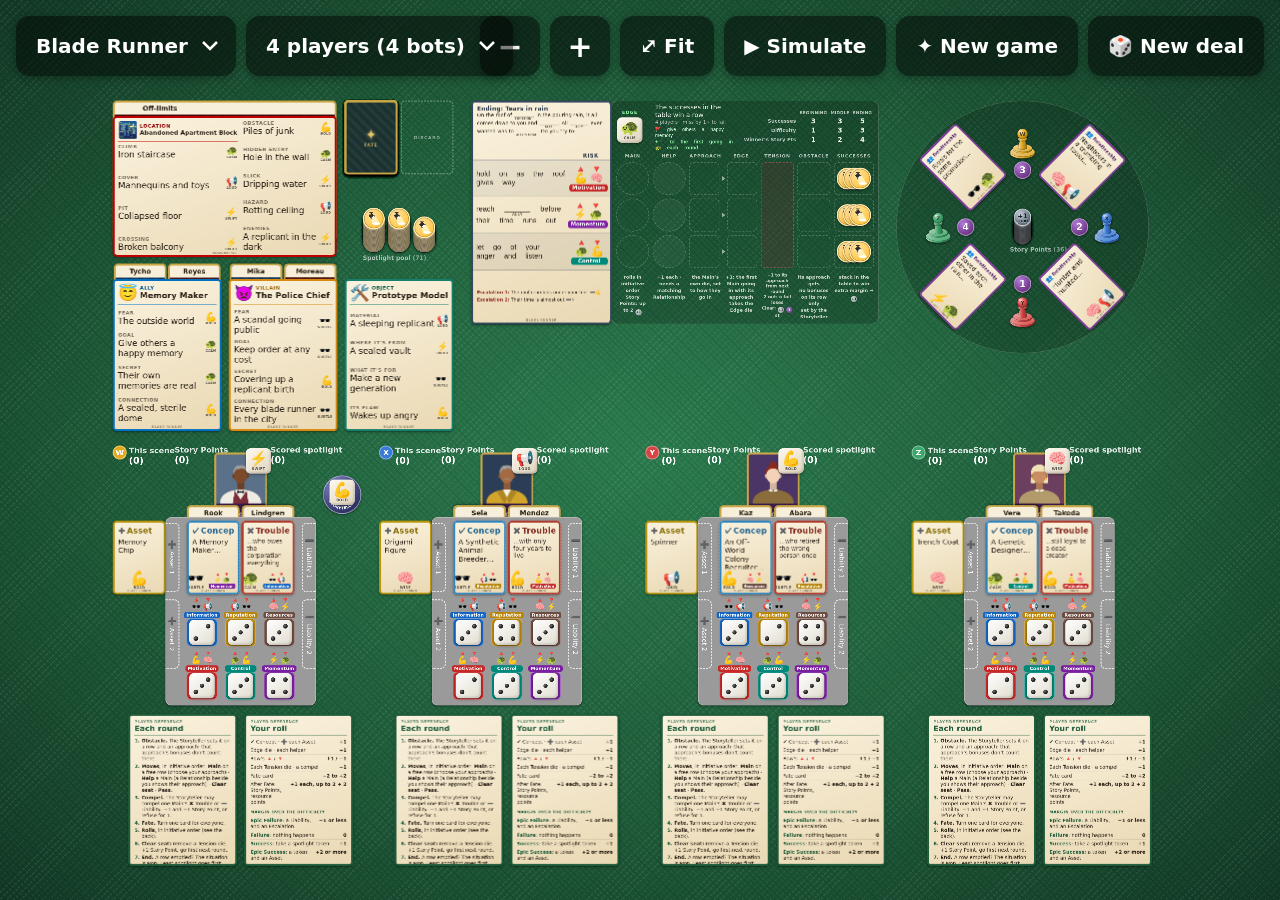
==== commit d65c925e: "Replace Film Noir with Blade Runner and Ghostbusters card sets - New Blade Runner (default) and Ghos" ====
--- a/index.html
+++ b/index.html
@@ -11,7 +11,7 @@
 
   <div id="theme-hud">
     <div id="set-picker">
-      <button id="set-btn" type="button" aria-haspopup="true" aria-label="Card sets">Film Noir</button>
+      <button id="set-btn" type="button" aria-haspopup="true" aria-label="Card sets">Blade Runner</button>
       <div id="set-menu" role="group" aria-label="Card sets" hidden></div>
     </div>
     <select id="players-select" aria-label="Number of players"></select>
@@ -53,9 +53,8 @@
   </div>
 
   <script src="data.js"></script>
-  <script src="noir-situations.js"></script>
-  <script src="noir-locations.js"></script>
-  <script src="noir-banes.js"></script>
+  <script src="blade-runner.js"></script>
+  <script src="ghostbusters.js"></script>
   <script src="star-wars.js"></script>
   <script src="lord-of-the-rings.js"></script>
   <script src="table.js"></script>
--- a/style.css
+++ b/style.css
@@ -1823,7 +1823,7 @@
 .ref-sub { margin-top: 4px; font-size: 11px; font-weight: 800; letter-spacing: 0.08em; text-transform: uppercase; color: var(--accent); }
 .ref-results li > span b { color: var(--accent); }
 
-/* The card set a card comes from (Film Noir, Star Wars, Lord of the Rings): tiny and faint, at the very bottom. */
+/* The card set a card comes from (Blade Runner, Star Wars, ...): tiny and faint, at the very bottom. */
 .set-tag {
   position: absolute;
   left: 0;
@@ -1841,3 +1841,16 @@
 
 /* The camera gliding to follow a simulator step (only then: dragging and zooming stay instant). */
 #world.camera-move { transition: transform 0.6s ease; }
+
+/* The Board row being rolled: a soft gold glow over the row (under the pieces), and its Main's pawn
+   gently growing and shrinking. */
+.row-glow {
+  pointer-events: none;
+  border-radius: 12px;
+  background: rgba(255, 214, 102, 0.14);
+  box-shadow: inset 0 0 0 4px rgba(255, 214, 102, 0.9), 0 0 26px rgba(255, 214, 102, 0.55);
+  animation: row-glow 1.6s ease-in-out infinite;
+}
+@keyframes row-glow { 50% { background: rgba(255, 214, 102, 0.26); } }
+.pawn.rolling .lift { animation: pawn-bob 0.9s ease-in-out infinite; }
+@keyframes pawn-bob { 0%, 100% { scale: 1; } 50% { scale: 1.15; } }
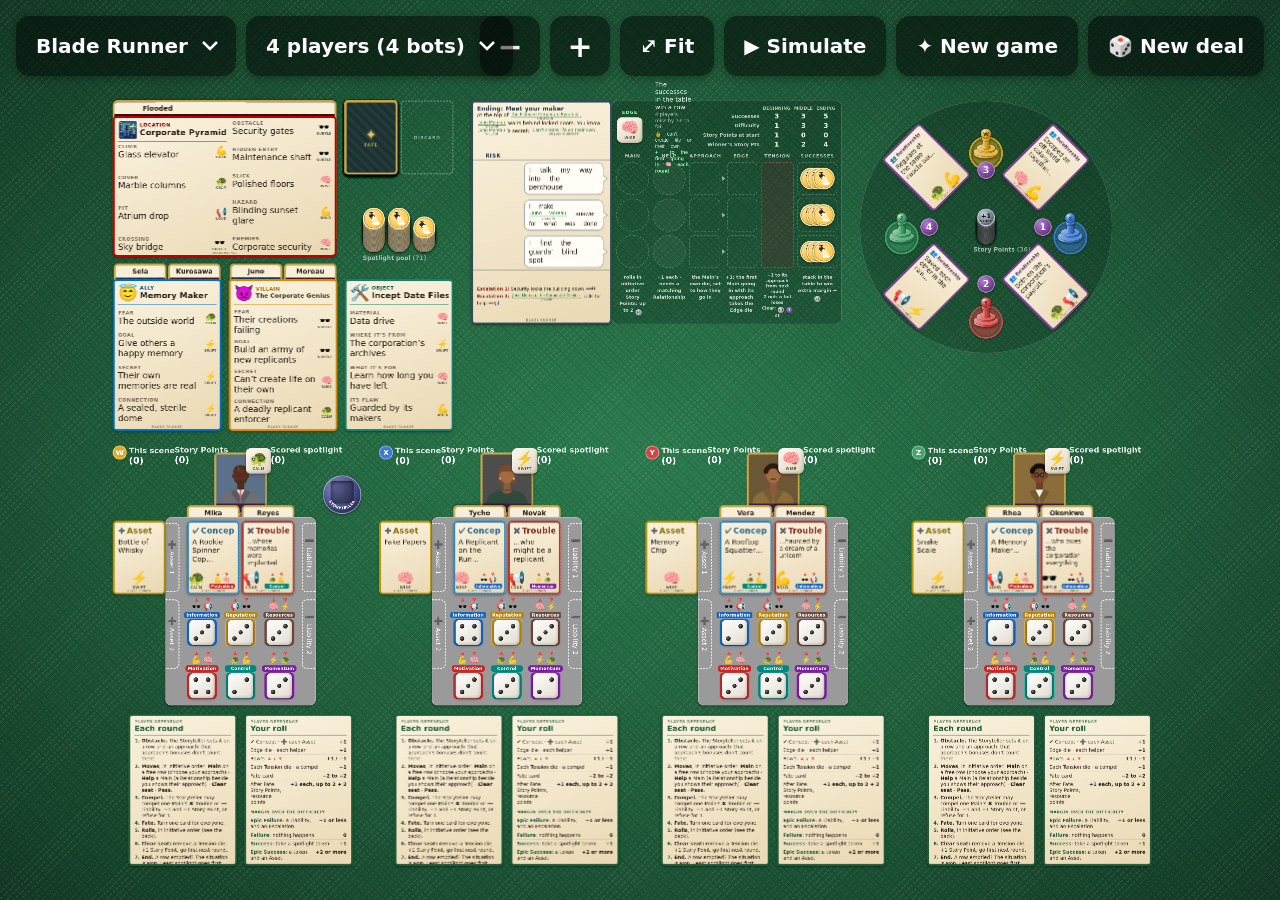
==== commit d37fddf1: "Simulator: 'Camera follows each step' checkbox (on by default, remembered) Co-Authored-By: Claude Op" ====
--- a/index.html
+++ b/index.html
@@ -37,6 +37,7 @@
       <button id="sim-auto" type="button">Auto ⏵</button>
       <button id="sim-restart" type="button">↺ New game</button>
     </div>
+    <label class="sim-option"><input id="sim-follow" type="checkbox" checked> Camera follows each step</label>
     <div class="sim-current">
       <div class="sim-title"></div>
       <div class="sim-text"></div>
--- a/style.css
+++ b/style.css
@@ -1854,3 +1854,93 @@
 @keyframes row-glow { 50% { background: rgba(255, 214, 102, 0.26); } }
 .pawn.rolling .lift { animation: pawn-bob 0.9s ease-in-out infinite; }
 @keyframes pawn-bob { 0%, 100% { scale: 1; } 50% { scale: 1.15; } }
+
+/* Risks from the bag (riskDraw): an empty space on each Situation choice, where that round's risk
+   tile lies, face down (?) until the bets are in, then showing the resource. */
+.sit-risk-slot { flex: none; width: 132px; }
+.risk-tile .card-face { border-radius: 12px; align-items: center; justify-content: center; padding: 0; }
+.risk-tile .card-front { border-width: 3px; background: #fffdf6; } /* white, like the choices' speech bubbles */
+.risk-tile .card-back { border-width: 3px; background: repeating-linear-gradient(45deg, rgba(255, 255, 255, 0.06) 0 8px, transparent 8px 16px), #36304a; }
+.risk-tile .res-grid { font-size: 28px; column-gap: 8px; }
+.risk-tile .res-name { font-size: 13px; }
+.risk-tile-back { display: flex; flex-direction: column; align-items: center; line-height: 1; color: #f3e6c4; }
+.risk-tile-back b { font: 900 40px "Segoe UI", system-ui, sans-serif; }
+.risk-tile-back small { font: 700 12px "Segoe UI", system-ui, sans-serif; letter-spacing: 0.14em; text-transform: uppercase; }
+
+/* The Situation's choices as speech bubbles (2026-10-21): what a character says they'll do, the
+   tail pointing right at the Main pawn on the Board. The risk sits to the left of each. */
+.situation-card .sit-choice,
+.situation-card .sit-choice:nth-of-type(odd) { background: none; border-bottom: none; padding: 6px 4px 6px 8px; gap: 10px; }
+.situation-card .sit-choice-text {
+  position: relative;
+  flex: 1;
+  margin-right: 14px; /* room for the tail */
+  padding: 7px 12px;
+  border: 2px solid color-mix(in srgb, var(--accent) 45%, #fff);
+  border-radius: 16px;
+  background: #fffdf6;
+  box-shadow: 0 1px 3px rgba(0, 0, 0, 0.15);
+}
+.situation-card .sit-choice-text::before,
+.situation-card .sit-choice-text::after { content: ''; position: absolute; top: 50%; border-style: solid; }
+.situation-card .sit-choice-text::before { right: -15px; margin-top: -10px; border-width: 10px 0 10px 14px; border-color: transparent transparent transparent color-mix(in srgb, var(--accent) 45%, #fff); }
+.situation-card .sit-choice-text::after { right: -11px; margin-top: -8px; border-width: 8px 0 8px 11px; border-color: transparent transparent transparent #fffdf6; }
+.situation-card .sit-choice.won .sit-choice-text { border-color: var(--c, #ffd25e); }
+.situation-card .sit-risk-slot { width: 128px; }
+.situation-card .sit-risk.mod.badge { margin-left: 0; margin-right: 0; justify-content: flex-start; } /* risks printed on the card: left too */
+.situation-card .sit-risk-head { right: auto; left: 10px; } /* "Risk" over the left column */
+
+/* On the cards shown for a roll, the approach that counts gets the same gold ring as the rolling row. */
+.ap-rel { display: inline-block; line-height: 1; }
+.ap-used {
+  border-radius: 10px;
+  background: rgba(255, 200, 60, 0.28);
+  box-shadow: 0 0 0 4px #e3a400, 0 0 16px rgba(255, 190, 40, 0.85); /* deeper gold than the row's glow, to show on cream cards */
+}
+
+/* A pawn's home on the Relationship ring: a disc in the player's colour under its base. */
+.pawn-home {
+  width: 96px; /* PAWN_HOME in deal.js */
+  height: 96px;
+  border-radius: 50%;
+  background: radial-gradient(circle, color-mix(in srgb, var(--c) 55%, transparent) 0 55%, color-mix(in srgb, var(--c) 35%, transparent) 56% 100%);
+  box-shadow: inset 0 0 0 4px var(--c), 0 2px 6px rgba(0, 0, 0, 0.35);
+  pointer-events: none;
+}
+
+/* The risk tiles' badge in two column boxes (resourceBadge cols): 🔺 over the guarding approach,
+   🔻 over the squandering one. While a row rolls with the guarding approach (+1), that side flashes. */
+.res-grid.res-cols { display: flex; align-items: flex-end; column-gap: 4px; }
+.res-col { display: flex; flex-direction: column; align-items: center; gap: 2px; padding: 3px 4px; border-radius: 9px; }
+.res-col.res-helps { animation: res-helps 0.9s ease-in-out infinite; }
+@keyframes res-helps {
+  0%, 100% { box-shadow: 0 0 0 3px #e3a400, 0 0 12px rgba(255, 190, 40, 0.8); background: rgba(255, 200, 60, 0.25); }
+  50% { box-shadow: 0 0 0 3px rgba(227, 164, 0, 0.15); background: transparent; }
+}
+/* The Edge die, while the row that claimed it rolls: the same flashing gold box. */
+.piece.die-helps .lift { animation: die-helps 0.9s ease-in-out infinite; }
+@keyframes die-helps {
+  0%, 100% { box-shadow: 0 0 0 4px #e3a400, 0 0 16px rgba(255, 190, 40, 0.85); }
+  50% { box-shadow: 0 0 0 4px rgba(227, 164, 0, 0.15); }
+}
+/* Tension (Minus) dice that count against the roll: the same flashing box, in red. */
+.piece.die-hurts .lift { animation: die-hurts 0.9s ease-in-out infinite; }
+@keyframes die-hurts {
+  0%, 100% { box-shadow: 0 0 0 4px #d32f2f, 0 0 16px rgba(229, 57, 53, 0.85); }
+  50% { box-shadow: 0 0 0 4px rgba(211, 47, 47, 0.15); }
+}
+/* ...and in red on a compelled Trouble or Liability (it takes 1 off the roll). */
+.ap-hurts {
+  border-radius: 10px;
+  background: rgba(229, 57, 53, 0.18);
+  box-shadow: 0 0 0 4px #d32f2f, 0 0 16px rgba(229, 57, 53, 0.8);
+}
+
+/* A filled-in blank on the Situation card: what's dealt, in green on the line (as wide as it needs). */
+.madlib-fill { display: block; padding: 0 2px; border-bottom: 1.5px solid currentColor; color: #1b7a3a; font-size: 0.85em; font-weight: 400; line-height: 1.1; text-align: center; } /* a long name wraps rather than spill out */
+.madlib.filled { max-width: 100%; }
+.madlib.filled .madlib-label { opacity: 0.55; }
+
+/* "Camera follows each step", under the simulator's buttons. */
+.sim-option { display: flex; align-items: center; gap: 10px; padding: 0 18px 10px; font: 600 16px "Segoe UI", system-ui, sans-serif; color: #e9eef5; cursor: pointer; }
+.sim-option input { width: 22px; height: 22px; margin: 0; accent-color: #f0a919; cursor: pointer; }
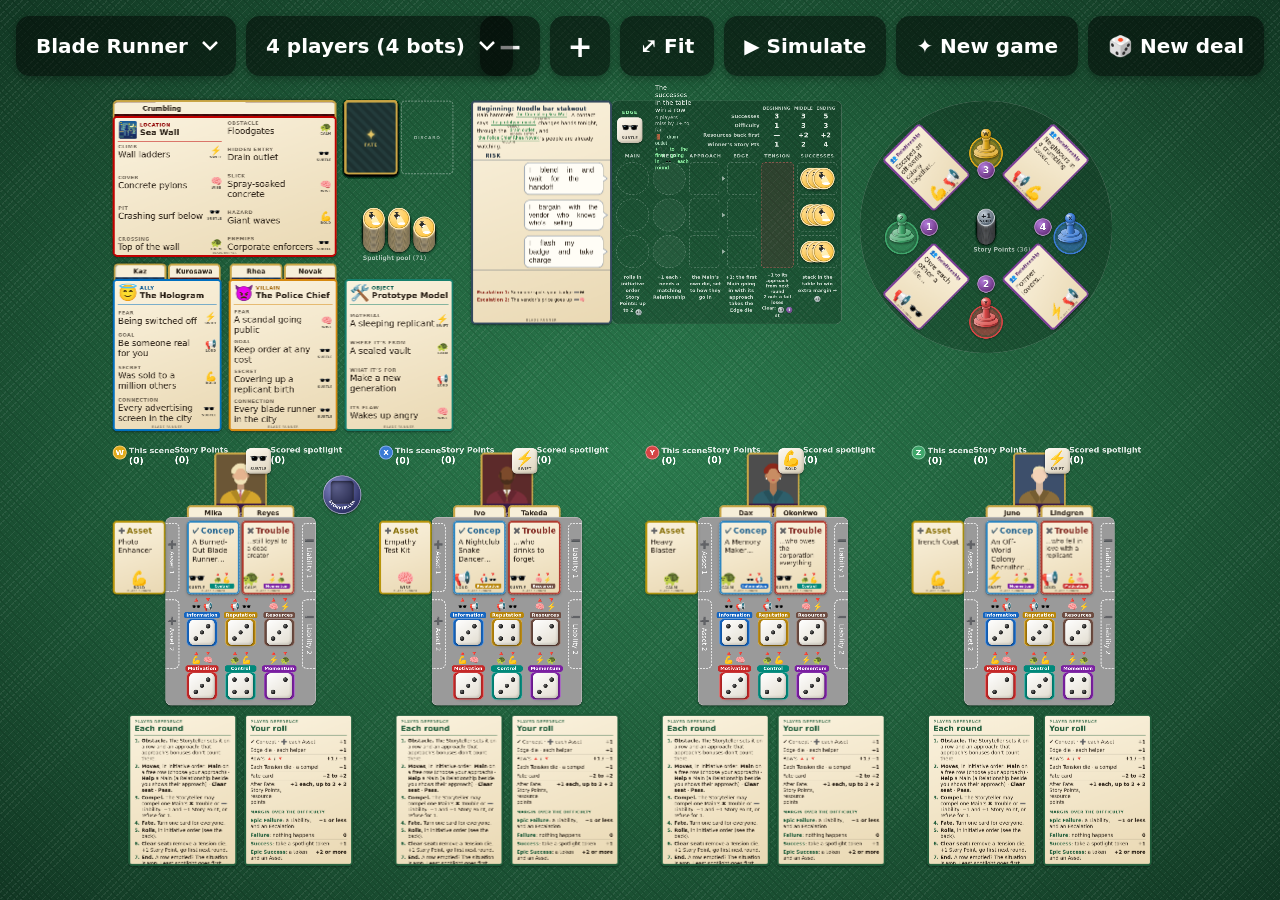
==== commit e70e6cf2: "Add the Marvel card set Co-Authored-By: Claude Opus 5.5 <noreply@anthropic.com>" ====
--- a/index.html
+++ b/index.html
@@ -58,6 +58,7 @@
   <script src="ghostbusters.js"></script>
   <script src="star-wars.js"></script>
   <script src="lord-of-the-rings.js"></script>
+  <script src="marvel.js"></script>
   <script src="table.js"></script>
   <script src="portraits.js"></script>
   <script src="rules.js"></script>
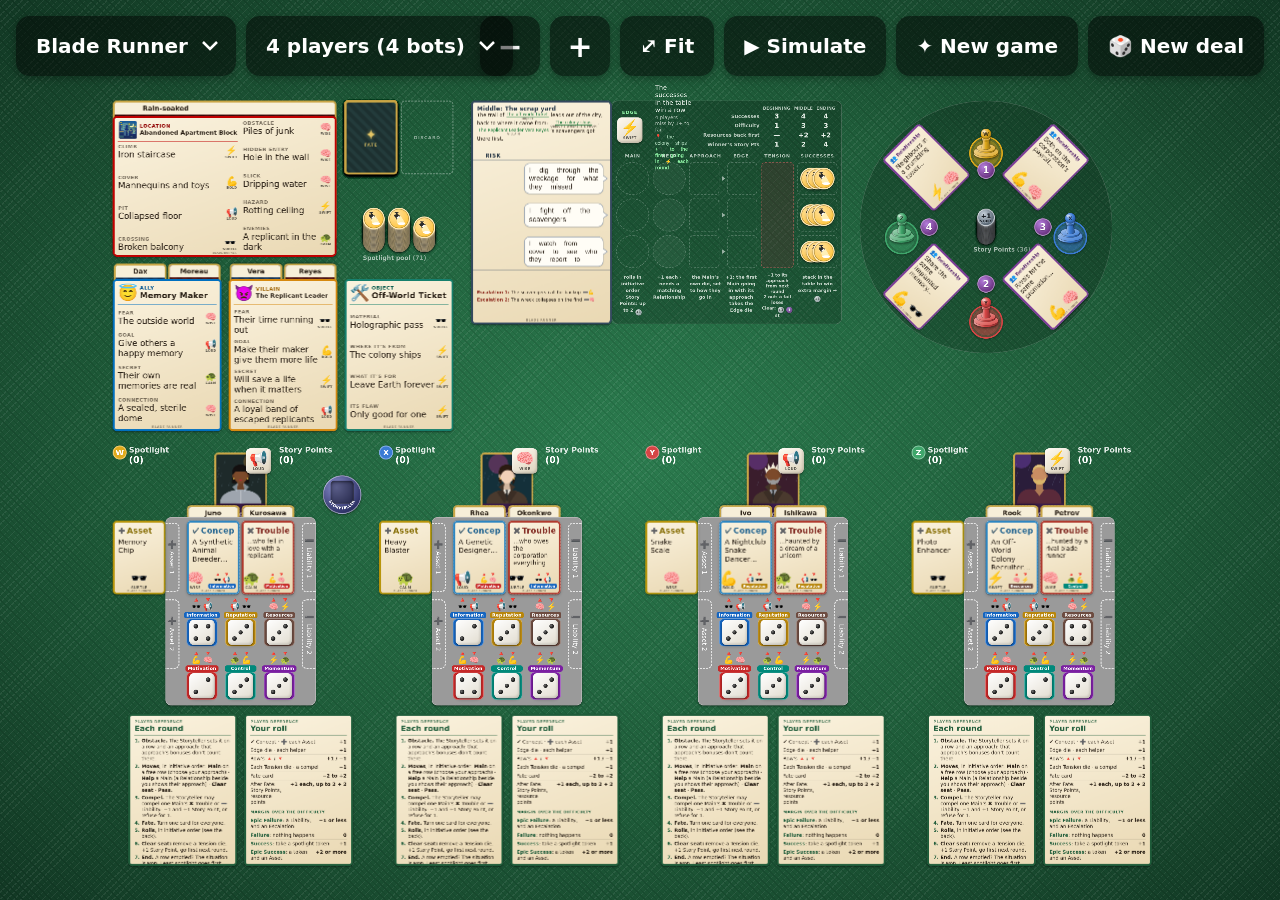
==== commit a5b36b80: "New game: build the characters, then Start game - The pool lays out every Relationship face up: plac" ====
--- a/index.html
+++ b/index.html
@@ -23,6 +23,7 @@
     <button id="fit-btn" type="button">⤢ Fit</button>
     <button id="sim-btn" type="button">▶ Simulate</button>
     <button id="new-game-btn" type="button">✦ New game</button>
+    <button id="start-game-btn" type="button" hidden disabled>▶ Start game</button>
     <button id="reset-btn" type="button">🎲 New deal</button>
   </div>
 
--- a/style.css
+++ b/style.css
@@ -875,6 +875,9 @@
   display: flex;
   gap: 10px;
 }
+
+#hud button:disabled { opacity: 0.45; cursor: default; }
+#hud #start-game-btn:not(:disabled) { background: #1f7a45; }
 
 #hud button {
   min-width: 60px;
@@ -1944,3 +1947,7 @@
 /* "Camera follows each step", under the simulator's buttons. */
 .sim-option { display: flex; align-items: center; gap: 10px; padding: 0 18px 10px; font: 600 16px "Segoe UI", system-ui, sans-serif; color: #e9eef5; cursor: pointer; }
 .sim-option input { width: 22px; height: 22px; margin: 0; accent-color: #f0a919; cursor: pointer; }
+/* On a card's back (dark), the set's name is light. */
+.card-back .set-tag { color: #fff; opacity: 0.5; }
+/* On a back with a name at each end (Concept, Trouble, Location...), the set's name sits just above the lower name. */
+.card-back .name-end.upside-down ~ .set-tag { bottom: 37px; }
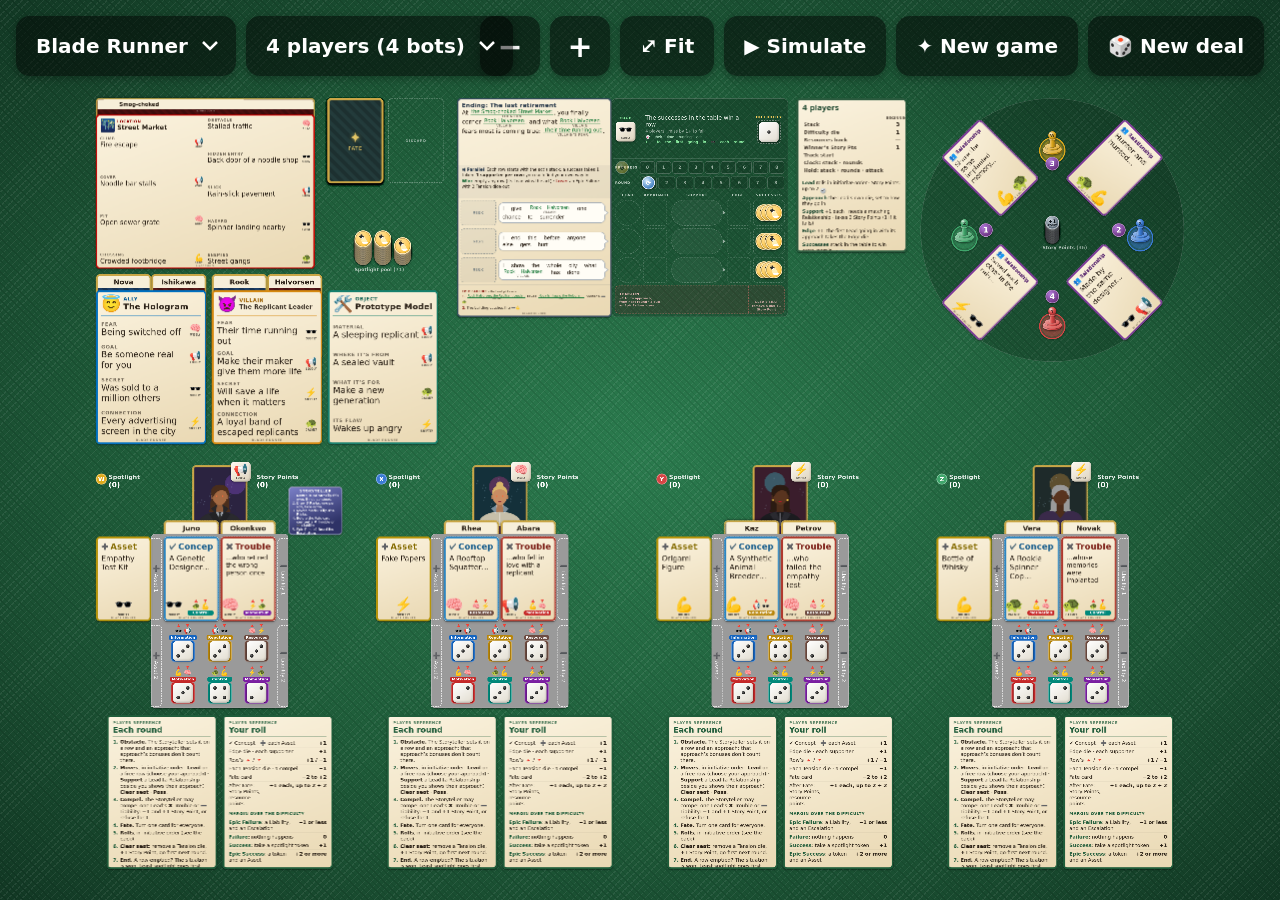
==== commit 9b13e079: "Approaches as adverbs (Boldly, Wisely, Calmly, Loudly, Swiftly, Subtly), in a narrow face - The appr" ====
--- a/index.html
+++ b/index.html
@@ -4,6 +4,9 @@
   <meta charset="utf-8">
   <meta name="viewport" content="width=device-width, initial-scale=1, maximum-scale=1, user-scalable=no">
   <title>Card RPG – Playtest Table</title>
+  <link rel="preconnect" href="https://fonts.googleapis.com">
+  <link rel="preconnect" href="https://fonts.gstatic.com" crossorigin>
+  <link href="https://fonts.googleapis.com/css2?family=Roboto+Condensed:wght@700;800&display=swap" rel="stylesheet">
   <link rel="stylesheet" href="style.css">
 </head>
 <body>
--- a/style.css
+++ b/style.css
@@ -719,7 +719,7 @@
   border: 2px dashed rgba(255, 255, 255, 0.22);
 }
 
-.mat-cell.help { background: rgba(255, 255, 255, 0.04); }
+.mat-cell.help { background: rgba(255, 255, 255, 0.04); border-radius: 44px; }
 
 /* One Minus box for all three rows: its dice hit every roll. */
 .mat-cell.minus {
@@ -1538,33 +1538,33 @@
   font-size: calc(var(--card-text) * 0.75);
   font-weight: 400;
 }
-.situation-card .sit-intro { flex: none; height: 165px; box-sizing: border-box; padding: 8px 12px 6px; /* SIT_CARD.intro */ border-bottom: 2px solid color-mix(in srgb, var(--accent) 35%, transparent); }
+.situation-card .sit-intro { flex: none; height: 240px; box-sizing: border-box; padding: 8px 12px 6px; /* SIT_CARD.intro */ border-bottom: 2px solid color-mix(in srgb, var(--accent) 35%, transparent); }
 .situation-card .sit-intro .sit-name { font-size: calc(var(--card-title) * 0.75); }
 .situation-card .sit-escs { justify-content: center; margin-top: 0; padding: 6px 12px 8px; }
 .situation-card .sit-choices { flex: none; height: calc(3 * 104px); } /* 3 x MAT_ROW in deal.js */
 /* The Board is narrower without the slot: the banner's small print wraps beside the act table. */
 .mat-goal .mat-sub, .mat-goal .mat-scene { white-space: normal; }
 
-/* The Storyteller token, right of the Storyteller's Trouble card: a slot the Obstacle die rests
-   in (its centre OBSTACLE_RIDE above the token's, in deal.js) and its name round the bottom. */
-.token.storyteller .lift {
-  position: relative;
-  display: grid;
-  place-items: center;
+/* The Storyteller token, above the Storyteller's Liability: a two-sided tile (a card, so a tap
+   flips it), its jobs each round on one side and a new situation's setup on the other. */
+.card.storyteller .card-face {
+  display: block;
   box-sizing: border-box;
-  border: 3px solid rgba(255, 255, 255, 0.4);
-  background: radial-gradient(circle at 35% 30%, #8a8fd0, #2e3266 75%);
-}
-.token.storyteller .story-slot {
-  width: 66px;
-  height: 66px;
-  transform: translateY(-7px);
-  border-radius: 10px;
-  background: rgba(0, 0, 0, 0.35);
-  box-shadow: inset 0 3px 8px rgba(0, 0, 0, 0.6), inset 0 0 0 2px rgba(255, 255, 255, 0.1);
-}
-.token.storyteller .story-ring { position: absolute; inset: -3px; width: calc(100% + 6px); height: calc(100% + 6px); pointer-events: none; }
-.token.storyteller .story-ring text { font: 800 11px "Segoe UI", system-ui, sans-serif; letter-spacing: 0.06em; fill: #fff; }
+  padding: 6px 10px 5px;
+  border-radius: 14px;
+  border: 3px solid rgba(255, 255, 255, 0.45);
+  background: linear-gradient(160deg, #7b80c8, #2e3266 80%);
+  color: #fff;
+  font: 400 12px/1.14 "Segoe UI", system-ui, sans-serif;
+  text-align: left;
+}
+.card.storyteller .card-back { background: linear-gradient(160deg, #6a4f9e, #2b1d4d 80%); }
+.card.storyteller .lift { border-radius: 14px; }
+.card.storyteller .story-title { font-weight: 800; font-size: 13px; letter-spacing: 0.1em; text-transform: uppercase; text-align: center; margin-bottom: 3px; }
+.card.storyteller .story-steps { margin: 0; padding-left: 16px; }
+.card.storyteller .story-steps li { margin-bottom: 0; }
+.card.storyteller .story-text { margin: 0; font-size: 13.5px; line-height: 1.25; }
+.card.storyteller b { font-weight: 700; }
 
 /* The Board is as tall as the Situation card: its banner and footer have room for larger,
    more spaced-out text that's easier to scan across the table. */
@@ -1765,7 +1765,8 @@
 .madlib-label { text-transform: uppercase; }
 /* An approach's name, small and in capitals under its icon (cards and dice; not the resource badges). */
 .ap-icon { display: inline-flex; flex-direction: column; align-items: center; line-height: 1; }
-.ap-name { font-family: "Segoe UI", system-ui, sans-serif; font-size: 10px; font-weight: 800; letter-spacing: 0.06em; text-transform: uppercase; color: rgba(0, 0, 0, 0.6); margin-top: 2px; }
+/* The approach names (Boldly, Swiftly...) in a narrow face, so they take less room under their icons. */
+.ap-name { font-family: "Roboto Condensed", "Arial Narrow", "Bahnschrift SemiCondensed", sans-serif; font-size: 10px; font-weight: 800; letter-spacing: 0.02em; text-transform: uppercase; color: rgba(0, 0, 0, 0.6); margin-top: 2px; }
 .el-lines .el-approach .ap-name { font-size: 9px; }
 .die-symbol .ap-icon { gap: 1px; }
 .die-symbol .ap-name { font-size: 10px; margin-top: 3px; }
@@ -1951,3 +1952,126 @@
 .card-back .set-tag { color: #fff; opacity: 0.5; }
 /* On a back with a name at each end (Concept, Trouble, Location...), the set's name sits just above the lower name. */
 .card-back .name-end.upside-down ~ .set-tag { bottom: 37px; }
+
+/* ---------- Situation families: the Board's tracks and Tension gutter, the card's Setup box ---------- */
+/* The Progress (0-8) and Round (1-8) tracks under the banner, level with the card's Setup box. */
+.mat-tracks {
+  grid-column: 1 / -1;
+  display: flex;
+  flex-direction: column;
+  justify-content: center;
+  gap: 10px;
+  padding: 0 6px;
+  border-top: 1px solid rgba(255, 255, 255, 0.15);
+}
+.mat-track { display: flex; align-items: center; gap: 4px; height: 46px; }
+.mat-track-name { width: 86px; flex: none; font-size: 12px; font-weight: 800; letter-spacing: 0.1em; text-transform: uppercase; opacity: 0.8; }
+.mat-tcell {
+  flex: 1;
+  height: 46px;
+  display: grid;
+  place-items: center;
+  border-radius: 9px;
+  border: 2px solid rgba(255, 255, 255, 0.22);
+  background: rgba(0, 0, 0, 0.15);
+  font-size: 15px;
+  font-weight: 700;
+  color: rgba(233, 241, 234, 0.6);
+}
+/* The Tension gutter under the rows: the Tension dice, and the Clear seat at its right end. */
+.mat-gutter {
+  grid-column: 1 / -1;
+  margin: 5px;
+  display: flex;
+  align-items: stretch;
+  justify-content: space-between;
+  border-radius: 14px;
+  border: 2px dashed rgba(255, 120, 120, 0.45);
+  background: rgba(140, 20, 40, 0.14);
+}
+.mat-gutter-name { align-self: center; padding-left: 14px; font-size: 13px; font-weight: 800; letter-spacing: 0.1em; text-transform: uppercase; color: rgba(255, 200, 200, 0.85); }
+.mat-gutter-name small, .mat-clear small { display: block; margin-top: 2px; font-size: 11px; font-weight: 600; letter-spacing: 0; text-transform: none; }
+.mat-gutter-name small { max-width: 150px; }
+.mat-clear {
+  width: 130px;
+  display: flex;
+  flex-direction: column;
+  justify-content: flex-end;
+  align-items: center;
+  padding-bottom: 6px;
+  border-left: 2px dashed rgba(255, 120, 120, 0.45);
+  font-size: 11px;
+  font-weight: 800;
+  letter-spacing: 0.1em;
+  text-transform: uppercase;
+  text-align: center;
+  color: rgba(255, 200, 200, 0.75);
+}
+/* The track markers. */
+.token.track-marker .lift { font: 900 22px "Segoe UI", system-ui, sans-serif; border: 3px solid rgba(255, 255, 255, 0.8); color: #2a1c00; }
+.token.track-marker.progress .lift { background: radial-gradient(circle at 35% 30%, #fff1b8, #e0a92e 70%); }
+.token.track-marker.round .lift { background: radial-gradient(circle at 35% 30%, #d6ecff, #4a86c5 70%); color: #fff; }
+/* The Situation card's Setup box: how to set up the Board, and how the situation is won and lost. */
+.situation-card .sit-setup {
+  flex: none;
+  height: 120px; /* SIT_CARD.setup = MAT_TRACKS in deal.js */
+  box-sizing: border-box;
+  padding: 6px 12px;
+  overflow: hidden;
+  font-size: 15px;
+  line-height: 1.3;
+  background: color-mix(in srgb, var(--accent) 6%, transparent);
+  border-bottom: 2px solid color-mix(in srgb, var(--accent) 35%, transparent);
+}
+.sit-setup .sit-family { color: color-mix(in srgb, var(--accent) 80%, #000); margin-right: 4px; }
+.sit-setup .sit-winlose { display: block; margin-top: 3px; }
+.sit-setup .win { color: #1f6b3a; }
+.sit-setup .lose { color: #a3332b; }
+.sit-esc-head { font-size: 0.85em; font-weight: 800; letter-spacing: 0.08em; text-transform: uppercase; color: #8e2b1f; }
+.sit-esc-head small { font-weight: 600; letter-spacing: 0; text-transform: none; color: #7a6d55; }
+
+/* The player-count card, right of the Board: this count's numbers by act, and the column reminders. */
+.count-card { --accent: #2b5a3e; --back: #1d3f2c; }
+.count-card .card-front { padding: 10px 12px; gap: 8px; font-size: 13px; line-height: 1.28; }
+.count-card .cc-title { font-size: 20px; font-weight: 800; color: color-mix(in srgb, var(--accent) 85%, #000); }
+.count-card .mat-rules { width: 100%; font-size: 13px; color: var(--ink); }
+.count-card .mat-rules th, .count-card .mat-rules td { padding: 1px 4px; }
+.count-card .mat-rules td { font-size: 15px; }
+.count-card .mat-rules tr:first-child th { font-size: 10px; opacity: 0.7; }
+.count-card .mat-rules tr > th:first-child { text-align: left; opacity: 0.8; }
+.count-card .mat-rules .now { background: color-mix(in srgb, #e0a92e 30%, transparent); color: #6b4a00; }
+.count-card .cc-notes { display: flex; flex-direction: column; gap: 5px; border-top: 2px solid color-mix(in srgb, var(--accent) 35%, transparent); padding-top: 7px; }
+.count-card .cc-note b { color: color-mix(in srgb, var(--accent) 85%, #000); }
+.count-card .mini-tok { width: 15px; height: 15px; font-size: 8px; vertical-align: -3px; color: #222; }
+
+.token.track-marker.parked { opacity: 0.35; }
+/* Discovery's shape tokens: face down (?), then turned over to ● ▲ ■. */
+.token.shape-token .lift { font: 900 22px "Segoe UI", system-ui, sans-serif; color: #fff; border: 3px solid #fff;
+  background: repeating-linear-gradient(45deg, #36325e 0 7px, #2a2650 7px 14px); }
+.token.shape-token.up .lift { background: #f4e3b0; color: #3b3a5c; }
+
+/* The Difficulty die's spot, top right of the Board's banner. */
+.mat-diff { flex: none; display: flex; flex-direction: column; align-items: center; gap: 4px; margin-right: 8px; }
+.mat-diff-slot { width: 86px; height: 86px; border-radius: 14px; border: 2px dashed rgba(255, 255, 255, 0.4); background: rgba(0, 0, 0, 0.18); }
+.mat-diff-name { font-size: 13px; font-weight: 800; letter-spacing: 0.1em; text-transform: uppercase; color: #ffd25e; } /* like the Edge die's name */
+
+/* Each choice's Risk box: where the round's Risk tile is laid (RISK_TILE in sim.js: 128 x 92, 8px in from the card's edge). */
+.situation-card .sit-risk-slot {
+  width: 128px;
+  height: 92px;
+  box-sizing: border-box;
+  display: grid;
+  place-items: center;
+  border-radius: 10px;
+  border: 2px dashed color-mix(in srgb, var(--accent) 45%, transparent);
+  background: color-mix(in srgb, var(--accent) 6%, transparent);
+}
+.situation-card .sit-risk-slot span { font-size: 14px; font-weight: 800; letter-spacing: 0.12em; text-transform: uppercase; color: color-mix(in srgb, var(--accent) 60%, transparent); }
+
+/* The Situation's description, large enough to read across the table (the card's top and the Board's
+   banner are 90px taller for it: SIT_CARD.intro, MAT_BANNER). */
+.situation-card .sit-intro .sit-text { font-size: 1.3em; line-height: 1.3; }
+.situation-card .sit-intro .sit-name { font-size: calc(var(--card-title) * 0.95); }
+.mat-goal { font-size: 21px; }
+.mat-goal .mat-sub { font-size: 15px; }
+.mat-scene { font-size: 15px; }
